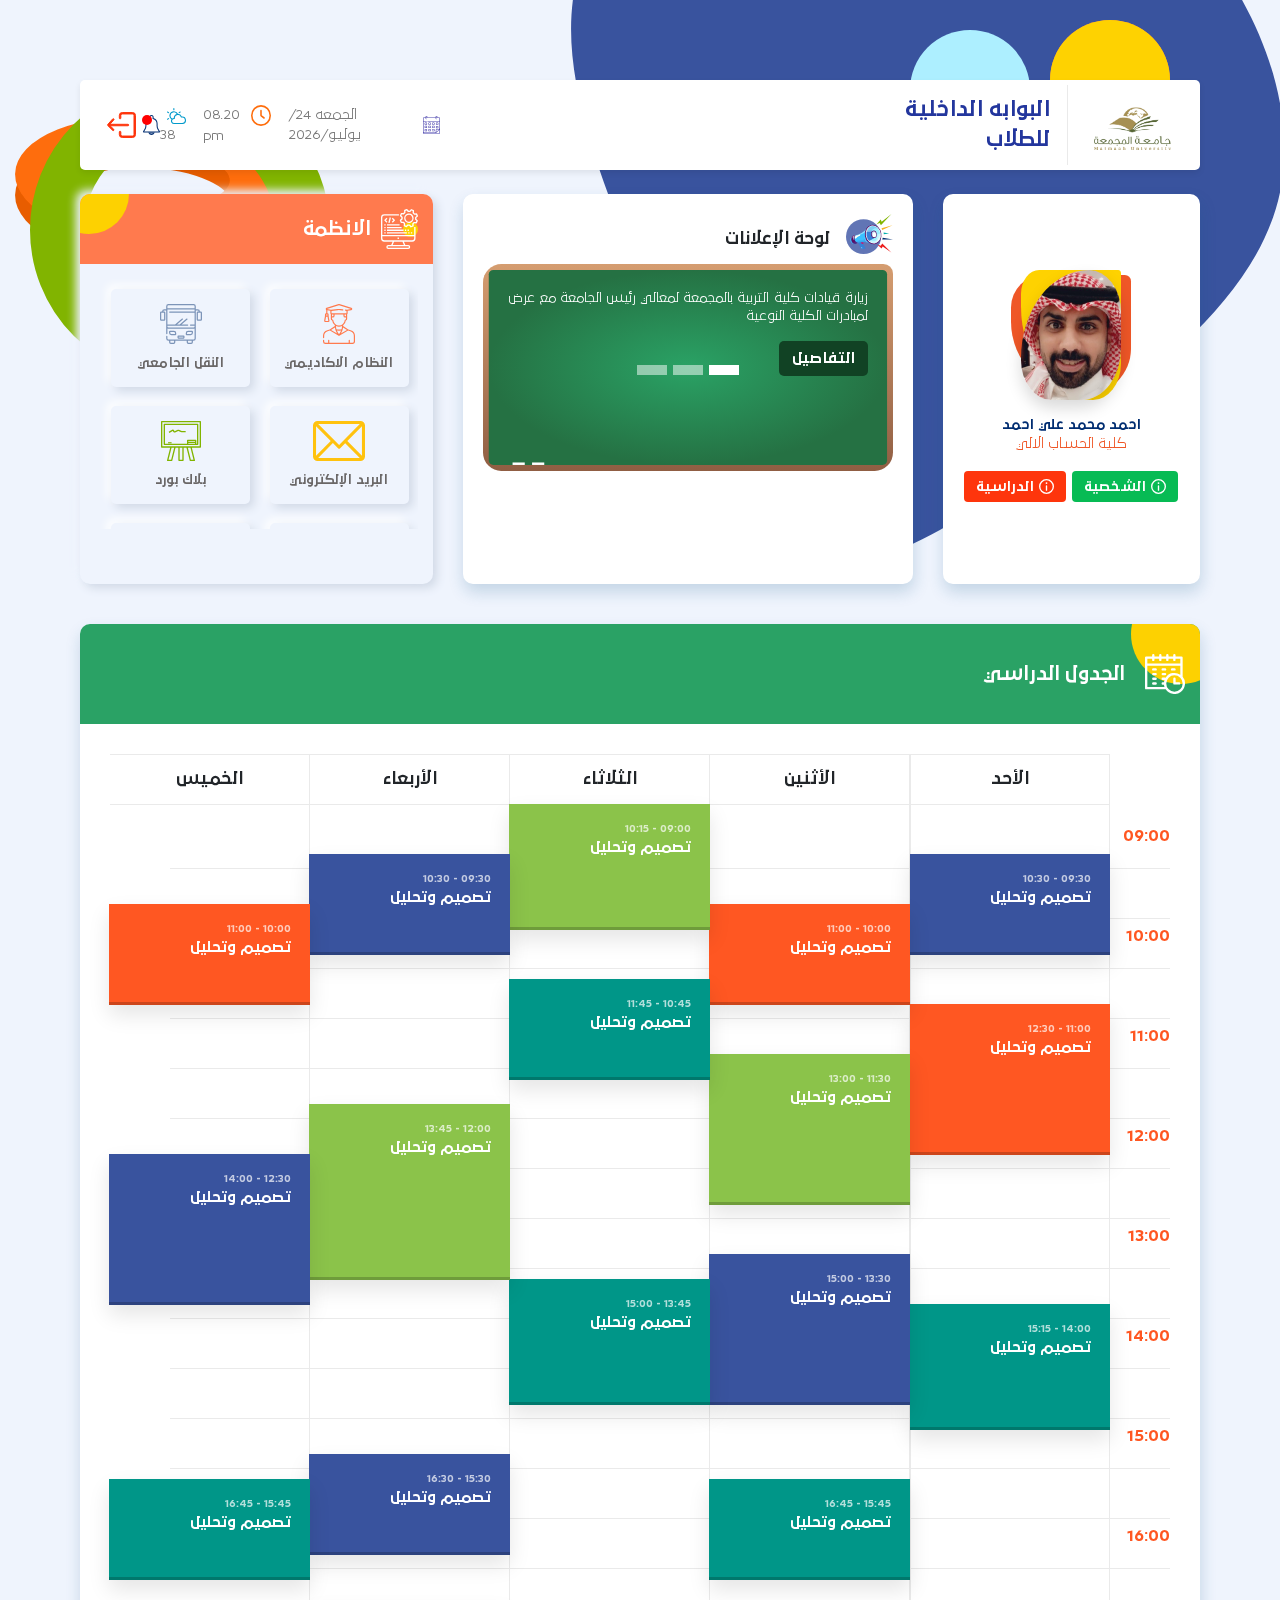
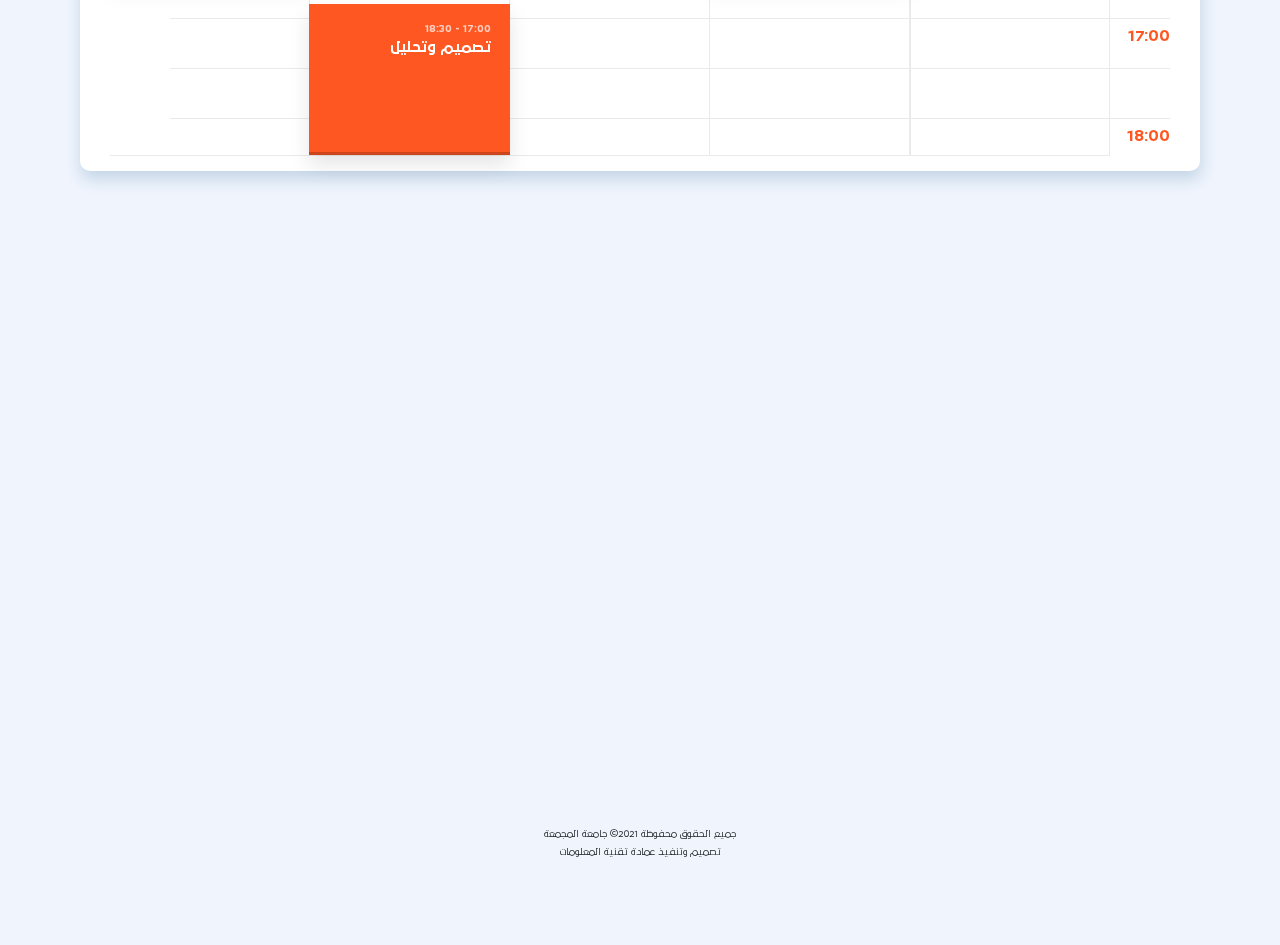
==== index.html @ 302cc25d "css" ====
<!DOCTYPE html>
<html lang="en">
<head>
	<meta charset="UTF-8">
	<meta content="IE=edge" http-equiv="X-UA-Compatible">
	<meta content="width=device-width, initial-scale=1.0" name="viewport">
	<link href="./css/bootstrap.min.css" rel="stylesheet">
	<link href="./css/font-awesome.min.css" rel="stylesheet">
	<link href="./css/animate.min.css" rel="stylesheet">
	<link href="./css/slick.css" rel="stylesheet">
	<link href="./css/all.css" rel="stylesheet">
	<link href="https://unpkg.com/aos@2.3.1/dist/aos.css" rel="stylesheet">
	<link href="./css/style.css" rel="stylesheet">
	<title>البوابه الداخلية للطلاب</title>
</head>
<body>
	<div class="bg">
		<div class="bubbles">
			<div id="Ellipse_3"></div>
			<div id="Ellipse_5"></div>
			<div id="Ellipse_6"></div>
		</div>
	</div>
	<div class="orangecircle"><img src="./images/orangecircle.svg"></div>
	<div class="greencircle"><img src="./images/greencircle.svg"></div>
	<header data-aos="fade-down"  data-aos-easing="linear"data-aos-duration="1200">
		<div class="container-fluid">
			<div class="row align-items-center">
				<div class="col-12 offset-4 col-lg-4">
					<div class="d-flex align-items-center rightarea">
						<a href="/" title="الشعار"><img alt="" src="./images/logo.png" srcset=""></a> <span></span>
						<div class="page__title">
							البوابه الداخلية للطلاب
						</div>
					</div>
				</div>
				<div class="col-12 col-lg-4">
					<div class="leftarea">
						<div class="date">
							<img alt="" src="./images/calendar.svg" srcset="">
							<div id="topnav_Date"></div>
						</div>
						<div class="clock">
							<img alt="" src="./images/clock.svg" srcset=""> 08.20 pm
						</div>
						<div class="weather">
							<img alt="" src="./images/cloudy.svg" srcset=""> 38
						</div>
						<div class="notification">
							<img alt="" src="./images/notification.svg" srcset=""> <span></span>
						</div><a class="logout" href="" title="تسجيل الخروج"><img alt="" src="./images/log-out.svg" srcset=""></a>
					</div>
				</div>
			</div>
		</div>
	</header><!-- topcontainer     -->
	<div class="container-fluid mt-4 p-0">
		<div class="row stratchedRow">
			<!-- start user area -->
			<div class=" col-4 col-lg-3 mb-3">
				<div class="bg-white customrounded shadow-sm userarea  " data-aos="fade-left" data-aos-easing="linear"data-aos-duration="1200">
					<div class="round-wrap">
						<div class="roundtwo">
							<div class="round-animation"><img alt="" src="./images/user.jpg"></div>
						</div>
					</div>
					<div class="username">
						احمد محمد علي احمد
					</div>
					<div class="usercollage">
						كلية الحساب الالي
					</div>
					<div class="d-flex mt-3 buttons">
						<button class="btn green__btn ml-1" data-target="#personalmodal" data-toggle="modal"><img alt="" src="./images/information.svg"> الشخصية</button> <button class="btn red__btn" data-target="#studymodal" data-toggle="modal"><img alt="" src="./images/information.svg"> الدراسية</button>
					</div>
				</div>
			</div><!-- personalmodal -->
			<div aria-hidden="true" aria-labelledby="personalmodal" class="modal fade" id="personalmodal" role="dialog" tabindex="-1">
				<div class="modal-dialog" role="document">
					<div class="modal-content">
						<div class="modal-header">
							<h5 class="modal-title" id="personalmodal">معلوماتي الشخصية</h5><button aria-label="Close" class="close" data-dismiss="modal" type="button"><span aria-hidden="true">&times;</span></button>
						</div>
						<div class="modal-body">
						
						<div class="d-flex align-items-center flex-wrap">
							<div class="info">
								<div class="title">رقم الهوية</div>
								<div class="description">2302215307</div>
							</div>

							<div class="info">
								<div class="title">المتبقي علي المكافئة</div>
								<div class="description">053654544</div>
							</div>

							<div class="info">
								<div class="title">رقم الهوية</div>
								<div class="description">2302215307</div>
							</div>

							<div class="info">
								<div class="title">رقم الهوية</div>
								<div class="description">2302215307</div>
							</div>

							
							<div class="info">
								<div class="title">رقم الهوية</div>
								<div class="description">2302215307</div>
							</div>

							
							<div class="info">
								<div class="title">رقم الهوية</div>
								<div class="description">2302215307</div>
							</div>

							
							<div class="info">
								<div class="title">رقم الهوية</div>
								<div class="description">2302215307</div>
							</div>
							
							<div class="info">
								<div class="title">رقم الهوية</div>
								<div class="description">2302215307</div>
							</div>
							
							<div class="info">
								<div class="title">رقم الهوية</div>
								<div class="description">2302215307</div>
							</div>
						</div>


						</div>
						<div class="modal-footer">
							<button class="btn btn-secondary" data-dismiss="modal" type="button">اغلاق</button>
						</div>
					</div>
				</div>
			</div><!-- studymodal -->
			<div aria-hidden="true" aria-labelledby="studymodal" class="modal fade" id="studymodal" role="dialog" tabindex="-1">
				<div class="modal-dialog" role="document">
					<div class="modal-content">
						<div class="modal-header">
							<h5 class="modal-title" id="studymodal">معلوماتي الدراسية</h5><button aria-label="Close" class="close" data-dismiss="modal" type="button"><span aria-hidden="true">&times;</span></button>
						</div>
						<div class="modal-body">
							
							<div class="d-flex align-items-center flex-wrap">
								<div class="info">
									<div class="title">الرقم الجامعي</div>
									<div class="description">1545458</div>
								</div>
	
								<div class="info">
									<div class="title">المستوي </div>
									<div class="description">10</div>
								</div>
	
								<div class="info">
									<div class="title">الصالة</div>
									<div class="description">2</div>
								</div>

								<div class="info">
									<div class="title">المعدل التراكمي</div>
									<div class="description">2.0</div>
								</div>

								
								<div class="info">
									<div class="title">عدد الأنذارات</div>
									<div class="description">0</div>
								</div>

									
								<div class="info">
									<div class="title">المرشد الأكاديمي</div>
									<div class="description">خالد علي سيد</div>
								</div>
	
	
							</div>
	
						</div>
						<div class="modal-footer">
							<button class="btn btn-secondary" data-dismiss="modal" type="button">اغلاق</button>
						</div>
					</div>
				</div>
			</div><!-- start advertisementboard -->
			<div class=" col-8 col-lg-5 mb-3">
				<div class="bg-white customrounded shadow-sm advertisementboard  " data-aos="fade-up" data-aos-easing="linear"data-aos-duration="1200">
					<div class="advimage">
						<img alt="" src="./images/larg_notification_image.svg"> <span class=" mr-3">لوحة الإعلانات</span>
					</div>
					<div class="greenboardslider">
					<div class="carousel slide" data-ride="carousel" id="greenboardslider">
						<ol class="carousel-indicators">
							<li class="active" data-slide-to="0" data-target="#greenboardslider"></li>
							<li data-slide-to="1" data-target="#greenboardslider"></li>
							<li data-slide-to="2" data-target="#greenboardslider"></li>
						</ol>
						<div class="carousel-inner">
							<div class="carousel-item active">
								<p>زيارة قيادات كلية التربية بالمجمعة لمعالي رئيس الجامعة مع عرض لمبادرات الكلية النوعية</p><button class="btn ca__btn">التفاصيل</button>
							</div>
							<div class="carousel-item">
								<p>تسجيل لقاء البرنامج التدريبي "كيف تبني محتواك التعليمي؟ “</p><button class="btn ca__btn">التفاصيل</button>
							</div>
							<div class="carousel-item">
								<p>عالي رئيس الجامعة يترأس مجلس الجامعة في جلسته السابعة للعام الجامعي 1441 / 1442 هـ</p><button class="btn ca__btn">التفاصيل</button>
							</div>
						</div>
					</div><img alt="" class="ab" src="./images/greenboard.svg"></div>
				</div>
			</div><!-- end advertisementboard -->
			<!-- start Systemsrograms -->
			<div class="col-12 col-lg-4 mb-3">
				<div class="customrounded d-flex Systemsrograms " data-aos="fade-right" data-aos-easing="linear"data-aos-duration="1200">
					<div class="title">
						<img src="./images/Outline.svg"> <span>الانظمة</span>
					</div>
					<div class="systems">
						<div class=" systems__container">
							<a class="system" href="" title="النظام الاكاديمي"><img src="./images/graduated.svg"> <span>النظام الاكاديمي</span></a> <a class="system" href="" title="النظام الاكاديمي"><img src="./images/bus.svg"> <span>النقل الجامعي</span></a> <a class="system" href="" title="النظام الاكاديمي"><img src="./images/email.svg"> <span>البريد الإلكتروني</span></a> <a class="system" href="" title="النظام الاكاديمي"><img src="./images/blackboard.svg"> <span>بلاك بورد</span></a> <a class="system" href="" title="النظام الاكاديمي"><img src="./images/meeting.svg"> <span>اللجان والمجالس</span></a> <a class="system" href="" title="النظام الاكاديمي"><img src="./images/online-learning.svg"> <span>المكتبة الرقمية</span></a> <a class="system" href="" title="النظام الاكاديمي"><img src="./images/exam.svg"> <span>حجز الاختبارات</span></a>
						</div>
					</div>
				</div>
			</div><!-- end Systemsrograms -->
		</div>
	</div><!-- Schedule     -->
	<div class="container-fluid mt-4 p-0">
		<div class="row">
			<div class="col">
				<div class="bg-white customrounded shadow-sm mb-3 schedule "  data-aos="fade-up"  data-aos-easing="ease-in-sine" data-aos-duration="1000">
					<div class="title">
						<img src="./images/timetable.svg"> <span>الجدول الدراسي</span>
					</div>
					<!-- <div class="table-responsive p-4">
						<table class="table table-bordered">
							<thead class="thead-dark">
								<tr>
									<td class="empety" scope="col"></td>
									<th scope="col">9:00</th>
									<th scope="col">10:00</th>
									<th scope="col">11:00</th>
									<th scope="col">12:00</th>
									<th scope="col">1:00</th>
									<th scope="col">2:00</th>
									<th scope="col">3:00</th>
									<th scope="col">4:00</th>
									<th scope="col">5:00</th>
								</tr>
							</thead>
							<tbody>
								<tr>
									<td class="days">الأحد</td>
									<td class="lesson">تصميم وتحليل</td>
									<td class="lesson">تصميم وتحليل</td>
									<td></td>
									<td></td>
									<td class="lesson">تصميم وتحليل</td>
									<td></td>
									<td></td>
									<td class="lesson">تصميم وتحليل</td>
									<td></td>
								</tr>
								<tr>
									<td class="days">الأثنين</td>
									<td></td>
									<td></td>
									<td class="lesson">تصميم وتحليل</td>
									<td></td>
									<td class="lesson">تصميم وتحليل</td>
									<td></td>
									<td class="lesson">تصميم وتحليل</td>
									<td></td>
									<td></td>
								</tr>
								<tr>
									<td class="days">الثلاثاء</td>
									<td></td>
									<td class="lesson">تصميم وتحليل</td>
									<td class="lesson">تصميم وتحليل</td>
									<td></td>
									<td></td>
									<td class="lesson">تصميم وتحليل</td>
									<td></td>
									<td></td>
									<td class="lesson">تصميم وتحليل</td>
								</tr>
								<tr>
									<td class="days">الأربعاء</td>
									<td></td>
									<td></td>
									<td></td>
									<td class="lesson">تصميم وتحليل</td>
									<td></td>
									<td></td>
									<td class="lesson">تصميم وتحليل</td>
									<td></td>
								</tr>
								<tr>
									<td class="days">الخميس</td>
									<td class="lesson">تصميم وتحليل</td>
									<td></td>
									<td></td>
									<td class="lesson">تصميم وتحليل</td>
									<td></td>
									<td></td>
									<td></td>
									<td class="lesson">تصميم وتحليل</td>
									<td class="lesson">تصميم وتحليل</td>
								</tr>
							</tbody>
						</table>
					</div> -->
				
				
					<div class="cd-schedule loading">
					
					
						<div class="events">
							<ul class="wrap">
								<li class="events-group">
									<div class="top-info"><span>الأحد</span></div>
									<ul>
										<li class="single-event" data-start="09:30" data-end="10:30"  data-event="event-1" data-toggle="modal" data-target="#exampleModal">
											<a href="#0">
													<div class="event-name">تصميم وتحليل</div>
											</a>
										</li>
					
										<li class="single-event" data-start="11:00" data-end="12:30"  data-event="event-2" data-toggle="modal" data-target="#exampleModal2">
											<a href="#0">
												<div class="event-name">تصميم وتحليل</div>
											</a>
										</li>
					
										<li class="single-event" data-start="14:00" data-end="15:15"   data-event="event-3">
											<a href="#0">
												<div class="event-name">تصميم وتحليل</div>
											</a>
										</li>
									</ul>
								</li>
					
								<li class="events-group">
									<div class="top-info"><span>الأثنين</span></div>
					
									<ul>
										<li class="single-event" data-start="10:00" data-end="11:00"   data-event="event-2">
											<a href="#0">
												<div class="event-name">تصميم وتحليل</div>
											</a>
										</li>
					
										<li class="single-event" data-start="11:30" data-end="13:00"   data-event="event-4">
											<a href="#0">
												<div class="event-name">تصميم وتحليل</div>
											</a>
										</li>
					
										<li class="single-event" data-start="13:30" data-end="15:00"  data-event="event-1">
											<a href="#0">
												<div class="event-name">تصميم وتحليل</div>
											</a>
										</li>
					
										<li class="single-event" data-start="15:45" data-end="16:45"   data-event="event-3">
											<a href="#0">
												<div class="event-name">تصميم وتحليل</div>
											</a>
										</li>
									</ul>
								</li>
					
								<li class="events-group">
									<div class="top-info"><span>الثلاثاء</span></div>
					
									<ul>
										<li class="single-event" data-start="09:00" data-end="10:15"  data-event="event-4">
											<a href="#0">
												<div class="event-name">تصميم وتحليل</div>
											</a>
										</li>
					
										<li class="single-event" data-start="10:45" data-end="11:45"  data-event="event-3">
											<a href="#0">
												<div class="event-name">تصميم وتحليل</div>
											</a>
										</li>
					
										<!-- <li class="single-event" data-start="12:00" data-end="13:45"   data-event="event-2">
											<a href="#0">
												<div class="event-name">تصميم وتحليل</div>
											</a>
										</li> -->
					
										<li class="single-event" data-start="13:45" data-end="15:00"  data-event="event-3">
											<a href="#0">
												<div class="event-name">تصميم وتحليل</div>
											</a>
										</li>
									</ul>
								</li>
					
								<li class="events-group">
									<div class="top-info"><span>الأربعاء</span></div>
					
									<ul>
										<li class="single-event" data-start="09:30" data-end="10:30"  data-event="event-1">
											<a href="#0">
												<div class="event-name">تصميم وتحليل</div>
											</a>
										</li>
					
										<li class="single-event" data-start="12:00" data-end="13:45"  data-event="event-4">
											<a href="#0">
												<div class="event-name">تصميم وتحليل</div>
											</a>
										</li>
					
										<li class="single-event" data-start="15:30" data-end="16:30"  data-event="event-1">
											<a href="#0">
												<div class="event-name">تصميم وتحليل</div>
											</a>
										</li>
					
										<li class="single-event" data-start="17:00" data-end="18:30"   data-event="event-2">
											<a href="#0">
												<div class="event-name">تصميم وتحليل</div>
											</a>
										</li>
									</ul>
								</li>
					
								<li class="events-group">
									<div class="top-info"><span>الخميس</span></div>
					
									<ul>
										<li class="single-event" data-start="10:00" data-end="11:00"  data-event="event-2">
											<a href="#0">
												<div class="event-name">تصميم وتحليل</div>
											</a>
										</li>
					
										<li class="single-event" data-start="12:30" data-end="14:00"  data-event="event-1">
											<a href="#0">
												<div class="event-name">تصميم وتحليل</div>
											</a>
										</li>
					
										<li class="single-event" data-start="15:45" data-end="16:45"   data-event="event-3">
											<a href="#0">
												<div class="event-name">تصميم وتحليل</div>
											</a>
										</li>
									</ul>
								</li>
					 
							</ul>
						</div>


						<div class="timeline">
							<ul>
								<li><span>09:00</span></li>
								<li><span>09:30</span></li>
								<li><span>10:00</span></li>
								<li><span>10:30</span></li>
								<li><span>11:00</span></li>
								<li><span>11:30</span></li>
								<li><span>12:00</span></li>
								<li><span>12:30</span></li>
								<li><span>13:00</span></li>
								<li><span>13:30</span></li>
								<li><span>14:00</span></li>
								<li><span>14:30</span></li>
								<li><span>15:00</span></li>
								<li><span>15:30</span></li>
								<li><span>16:00</span></li>
								<li><span>16:30</span></li>
								<li><span>17:00</span></li>
								<li><span>17:30</span></li>
								<li><span>18:00</span></li>
							</ul>
						</div> <!-- .timeline -->
				
					</div>
					
					
				
					<!-- .cd-schedule -->



				
				
				</div>
			</div>
		</div>
	</div><!-- newsevents     -->



<!-- sample modal -->
	<div class="modal fade" id="exampleModal" tabindex="-1" role="dialog" aria-labelledby="exampleModalLabel" aria-hidden="true" >
		<div class="modal-dialog" role="document">
		  <div class="modal-content">
			<div class="modal-header single-event selected-event" data-event="event-1" data-start="10:45" data-end="11:45">
			  <h5 class="modal-title d-flex flex-column text-right" id="exampleModalLabel" >تصميم وتحليل
			
				<span  class="event-date" style="font-size: 12px;"> 15:45 - 15:45</span>
			  </h5>
			  <button type="button" class="close" data-dismiss="modal" aria-label="Close">
				<span aria-hidden="true">&times;</span>
			  </button>
			</div>
			<div class="modal-body">
				اسم المادة 
				رمز المقرر
				المحاضر 
				عدد الغيابات 
				الدرجة الشهرية
			</div>
			<div class="modal-footer">
			  <button type="button" class="btn red__btn" data-dismiss="modal">اغلاق</button>
			
			</div>
		  </div>
		</div>
	  </div>
<!-- end sample modal -->


<!-- sample modal -->
<div class="modal fade" id="exampleModal2" tabindex="-1" role="dialog" aria-labelledby="exampleModalLabel" aria-hidden="true" >
	<div class="modal-dialog" role="document">
	  <div class="modal-content">
		<div class="modal-header single-event" data-event="event-2" >
		  <h5 class="modal-title d-flex flex-column text-right" id="exampleModalLabel">تصميم وتحليل
		
			<span style="font-size: 12px;"> 15:45 - 15:45</span>
		  </h5>
		  <button type="button" class="close" data-dismiss="modal" aria-label="Close">
			<span aria-hidden="true">&times;</span>
		  </button>
		</div>
		<div class="modal-body">
			اسم المادة 
			رمز المقرر
			المحاضر 
			عدد الغيابات 
			الدرجة الشهرية
		</div>
		<div class="modal-footer">
		  <button type="button" class="btn red__btn" data-dismiss="modal">اغلاق</button>
		
		</div>
	  </div>
	</div>
  </div>
<!-- end sample modal -->






	<div class="container-fluid mt-4 p-0">
		<div class="row">
			<div class="col-12 col-lg-4 mb-3">
				<div class="bg-white customrounded shadow-sm programs d-flex"  data-aos="fade-right"
				data-aos-easing="ease-out-cubic"
				data-aos-duration="2000">
					<div class="title">
						<img src="./images/folder.svg"> <span>البرامج</span>
					</div>
					<div class=" p-3 progsliderContainer">
						<div class="progslider">
							<div class="program">
								<a href="http://" rel="noopener noreferrer" target="_blank"><img alt="First slide" src="./images/office-365.png"></a>
							</div>
							<div class="program">
								<a href="http://" rel="noopener noreferrer" target="_blank"><img alt="First slide" src="./images/office-365.png"></a>
							</div>
							<div class="program">
								<a href="http://" rel="noopener noreferrer" target="_blank"><img alt="First slide" src="./images/office-365.png"></a>
							</div>
							<div class="program">
								<a href="http://" rel="noopener noreferrer" target="_blank"><img alt="First slide" src="./images/office-365.png"></a>
							</div>
							<div class="program">
								<a href="http://" rel="noopener noreferrer" target="_blank"><img alt="First slide" src="./images/office-365.png"></a>
							</div>
							<div class="program">
								<a href="http://" rel="noopener noreferrer" target="_blank"><img alt="First slide" src="./images/office-365.png"></a>
							</div>
						</div>
					</div>
				</div>
			</div>
			<div class="col-12 col-lg-4 mb-3">
				<div class="bg-white customrounded shadow-sm events"  data-aos="fade-down"
				data-aos-easing="ease-out-cubic"
				data-aos-duration="2000"> 
					<h3>أحداث وفعاليات</h3>
					<div class="eventslider">
						<div class="event">
							<div class="content">
								<div class="date">
									10 رجب
								</div><span></span>
								<div class="description">
									نهاية استقبال طلبات التحويل الداخلي والخارجي إلى جامعة المجمعة للفصل الدراسي
								</div>
							</div>
						</div>
						<div class="event">
							<div class="content">
								<div class="date">
									10 رجب
								</div><span></span>
								<div class="description">
									نهاية استقبال طلبات التحويل الداخلي والخارجي إلى جامعة المجمعة للفصل الدراسي
								</div>
							</div>
						</div>
					</div>
				</div>
			</div>
			<div class="col-12 col-lg-4 mb-3">
				<div class="bg-white customrounded shadow-sm news" data-aos="fade-left"
				data-aos-easing="ease-out-cubic"
				data-aos-duration="2000">
					<h3>اخبار جهتي</h3>
					<div class="newsslider">
						<div class="newsItem">
							<div class="content">
								<img alt="" class="ml-3" src="./images/1_0.jpeg"> <a href="">وكيل الجامعة يُكّرم المشاركين في ورشة آليات توثيق المنجزات للمنشآت المجتمعية</a>
							</div>
						</div>
						<div class="newsItem">
							<div class="content">
								<img alt="" class="ml-3" src="./images/1_0.jpeg"> <a href="">وكيل الجامعة يُكّرم المشاركين في ورشة آليات توثيق المنجزات للمنشآت المجتمعية</a>
							</div>
						</div>
						<div class="newsItem">
							<div class="content">
								<img alt="" class="ml-3" src="./images/1_0.jpeg"> <a href="">وكيل الجامعة يُكّرم المشاركين في ورشة آليات توثيق المنجزات للمنشآت المجتمعية</a>
							</div>
						</div>
						<div class="newsItem">
							<div class="content">
								<img alt="" class="ml-3" src="./images/1_0.jpeg"> <a href="">وكيل الجامعة يُكّرم المشاركين في ورشة آليات توثيق المنجزات للمنشآت المجتمعية</a>
							</div>
						</div>
						<div class="newsItem">
							<div class="content">
								<img alt="" class="ml-3" src="./images/1_0.jpeg"> <a href="">وكيل الجامعة يُكّرم المشاركين في ورشة آليات توثيق المنجزات للمنشآت المجتمعية</a>
							</div>
						</div>
						<div class="newsItem">
							<div class="content">
								<img alt="" class="ml-3" src="./images/1_0.jpeg"> <a href="">وكيل الجامعة يُكّرم المشاركين في ورشة آليات توثيق المنجزات للمنشآت المجتمعية</a>
							</div>
						</div>
						<div class="newsItem">
							<div class="content">
								<img alt="" class="ml-3" src="./images/1_0.jpeg"> <a href="">وكيل الجامعة يُكّرم المشاركين في ورشة آليات توثيق المنجزات للمنشآت المجتمعية</a>
							</div>
						</div>
					</div>
				</div>
			</div>
		</div>
	</div>
	<div class="container-fluid mt-4 mb-3 p-0">
		<div class="row">
			<div class="col-12 mb-3">
				<div class="bg-white customrounded shadow-sm apps d-flex" data-aos="fade-up"
				data-aos-easing="ease-out-cubic"
				data-aos-duration="2000">
					<div class="title">
						<img src="./images/mobile-app.svg"> <span>تطبيقات الجامعة</span>
					</div>
					<div class=" p-3 appssliderContainer">
						<div class="appsslider">
							<div class="slider__content">
								<div class="apptitle">
									تطبيق خدماتي
								</div>
								<div class="d-flex">
									<a href="http://" rel="noopener noreferrer" target="_blank"><img alt="First slide" class="" src="./images/apple.png"></a> <a href="http://" rel="noopener noreferrer" target="_blank"><img alt="First slide" class="" src="./images/google.png"></a>
								</div>
							</div>
							<div class="slider__content">
								<div class="apptitle">
									تطبيق خدماتي
								</div>
								<div class="d-flex">
									<a href="http://" rel="noopener noreferrer" target="_blank"><img alt="First slide" class="" src="./images/apple.png"></a> <a href="http://" rel="noopener noreferrer" target="_blank"><img alt="First slide" class="" src="./images/google.png"></a>
								</div>
							</div>
							<div class="slider__content">
								<div class="apptitle">
									تطبيق خدماتي
								</div>
								<div class="d-flex">
									<a href="http://" rel="noopener noreferrer" target="_blank"><img alt="First slide" class="" src="./images/apple.png"></a> <a href="http://" rel="noopener noreferrer" target="_blank"><img alt="First slide" class="" src="./images/google.png"></a>
								</div>
							</div>
							<div class="slider__content">
								<div class="apptitle">
									تطبيق خدماتي
								</div>
								<div class="d-flex">
									<a href="http://" rel="noopener noreferrer" target="_blank"><img alt="First slide" class="" src="./images/apple.png"></a> <a href="http://" rel="noopener noreferrer" target="_blank"><img alt="First slide" class="" src="./images/google.png"></a>
								</div>
							</div>
							<div class="slider__content">
								<div class="apptitle">
									تطبيق خدماتي
								</div>
								<div class="d-flex">
									<a href="http://" rel="noopener noreferrer" target="_blank"><img alt="First slide" class="" src="./images/apple.png"></a> <a href="http://" rel="noopener noreferrer" target="_blank"><img alt="First slide" class="" src="./images/google.png"></a>
								</div>
							</div>
						</div>
					</div>
				</div>
			</div>
		</div>
	</div><!-- twitter     -->
	<!-- <div class="container-fluid mt-4 p-0">
        <div class="row">

    <div class="col">
        <div class="bg-white customrounded shadow-sm  advertisin">
            twitter    
        </div>
    </div>

            </div>
            </div> -->
	<!-- ads&&important&opinion     -->
	<div class="container-fluid mt-4 mb-2 p-0">
		<div class="row">
			<div class="col-md-4 col-sm-12  mb-3">
				<div class="bg-white customrounded shadow-sm avertis" data-aos="fade-left"
				data-aos-easing="ease-in-sine"
				data-aos-duration="2000">
					<h3>إعلان</h3>
					<div class="carousel slide" data-ride="carousel" id="avertis">
						<ol class="carousel-indicators">
							<li class="active" data-slide-to="0" data-target="#avertis"></li>
							<li data-slide-to="1" data-target="#avertis"></li>
							<li data-slide-to="2" data-target="#avertis"></li>
						</ol>
						<div class="carousel-inner">
							<div class="carousel-item active"><img alt="First slide" class="d-block w-100" src="./images/av.png"></div>
							<div class="carousel-item"><img alt="Second slide" class="d-block w-100" src="./images/av.png"></div>
							<div class="carousel-item"><img alt="Third slide" class="d-block w-100" src="./images/av.png"></div>
						</div>
					</div>
				</div>
			</div>
			<div class="col-md-4 col-sm-12  mb-3">
				<div class="bg-white customrounded shadow-sm importantNumbers" data-aos="fade-down"
				data-aos-easing="ease-in-sine"
				data-aos-duration="2000">
					<h3>أرقام تهمك</h3>
					<hr>
					<div class="numbersContainer">
						<div class="d-flex">
							<div class="title">
								رقم الهاتف
							</div>
							<div class="description">
								023434432544
							</div>
						</div>
						<div class="d-flex">
							<div class="title">
								رقم الهاتف
							</div>
							<div class="description">
								0234544
							</div>
						</div>
						<div class="d-flex">
							<div class="title">
								رقم الهاتف
							</div>
							<div class="description">
								0234544
							</div>
						</div>
						<div class="d-flex">
							<div class="title">
								رقم الهاتف
							</div>
							<div class="description">
								0234544
							</div>
						</div>
						<div class="d-flex">
							<div class="title">
								رقم الهاتف
							</div>
							<div class="description">
								0234544
							</div>
						</div>
						<div class="d-flex">
							<div class="title">
								رقم الهاتف
							</div>
							<div class="description">
								0234544
							</div>
						</div>
						<div class="d-flex">
							<div class="title">
								رقم الهاتف
							</div>
							<div class="description">
								0234544
							</div>
						</div>
						<div class="d-flex">
							<div class="title">
								رقم الهاتف
							</div>
							<div class="description">
								0234544
							</div>
						</div>
						<div class="d-flex">
							<div class="title">
								رقم الهاتف
							</div>
							<div class="description">
								0234544
							</div>
						</div>
					</div>
				</div>
			</div>
			<div class="col-md-4 col-sm-12  mb-3">
				<div class="bg-white customrounded shadow-sm opinion" data-aos="fade-up"
				data-aos-easing="ease-in-sine"
				data-aos-duration="2000">
					<h3>رأيك يهمنا</h3>
					<div class="form-group">
						<textarea class="form-control" id="exampleFormControlTextarea1" placeholder="نسعد برأيك...استفسارك...دعمك...اقتراحك" rows="3"></textarea>
					</div><button class="btn red__btn">إرسال</button>
				</div>
			</div>
		</div>
	</div>
	<footer>
		<div class="container mt-3">
			<div class="row">
				<div class="col">
					<div class="text-center content">
						<p>جميع الحقوق محفوظة 2021© جامعة المجمعة</p>
						<p>تصميم وتنفيذ عمادة تقنية المعلومات</p>
					</div>
				</div>
			</div>
		</div>
	</footer>

	<script src="./js/jquery-3.2.1.slim.min.js">
	</script> 
	<script src="./js/popper.min.js">
	</script> 
	<script src="./js/bootstrap.min.js">
	</script> 
	<script src="https://unpkg.com/aos@2.3.1/dist/aos.js"></script>

	<script src="./js/slick.min.js">
	</script> 
	<script src="./js/slick.js">
	</script> 
	<script src="./js/all.js">
	</script> 
	<script src="./js/main.js">
	</script>
	<script>
		AOS.init();
	  </script>
</body>
</html>
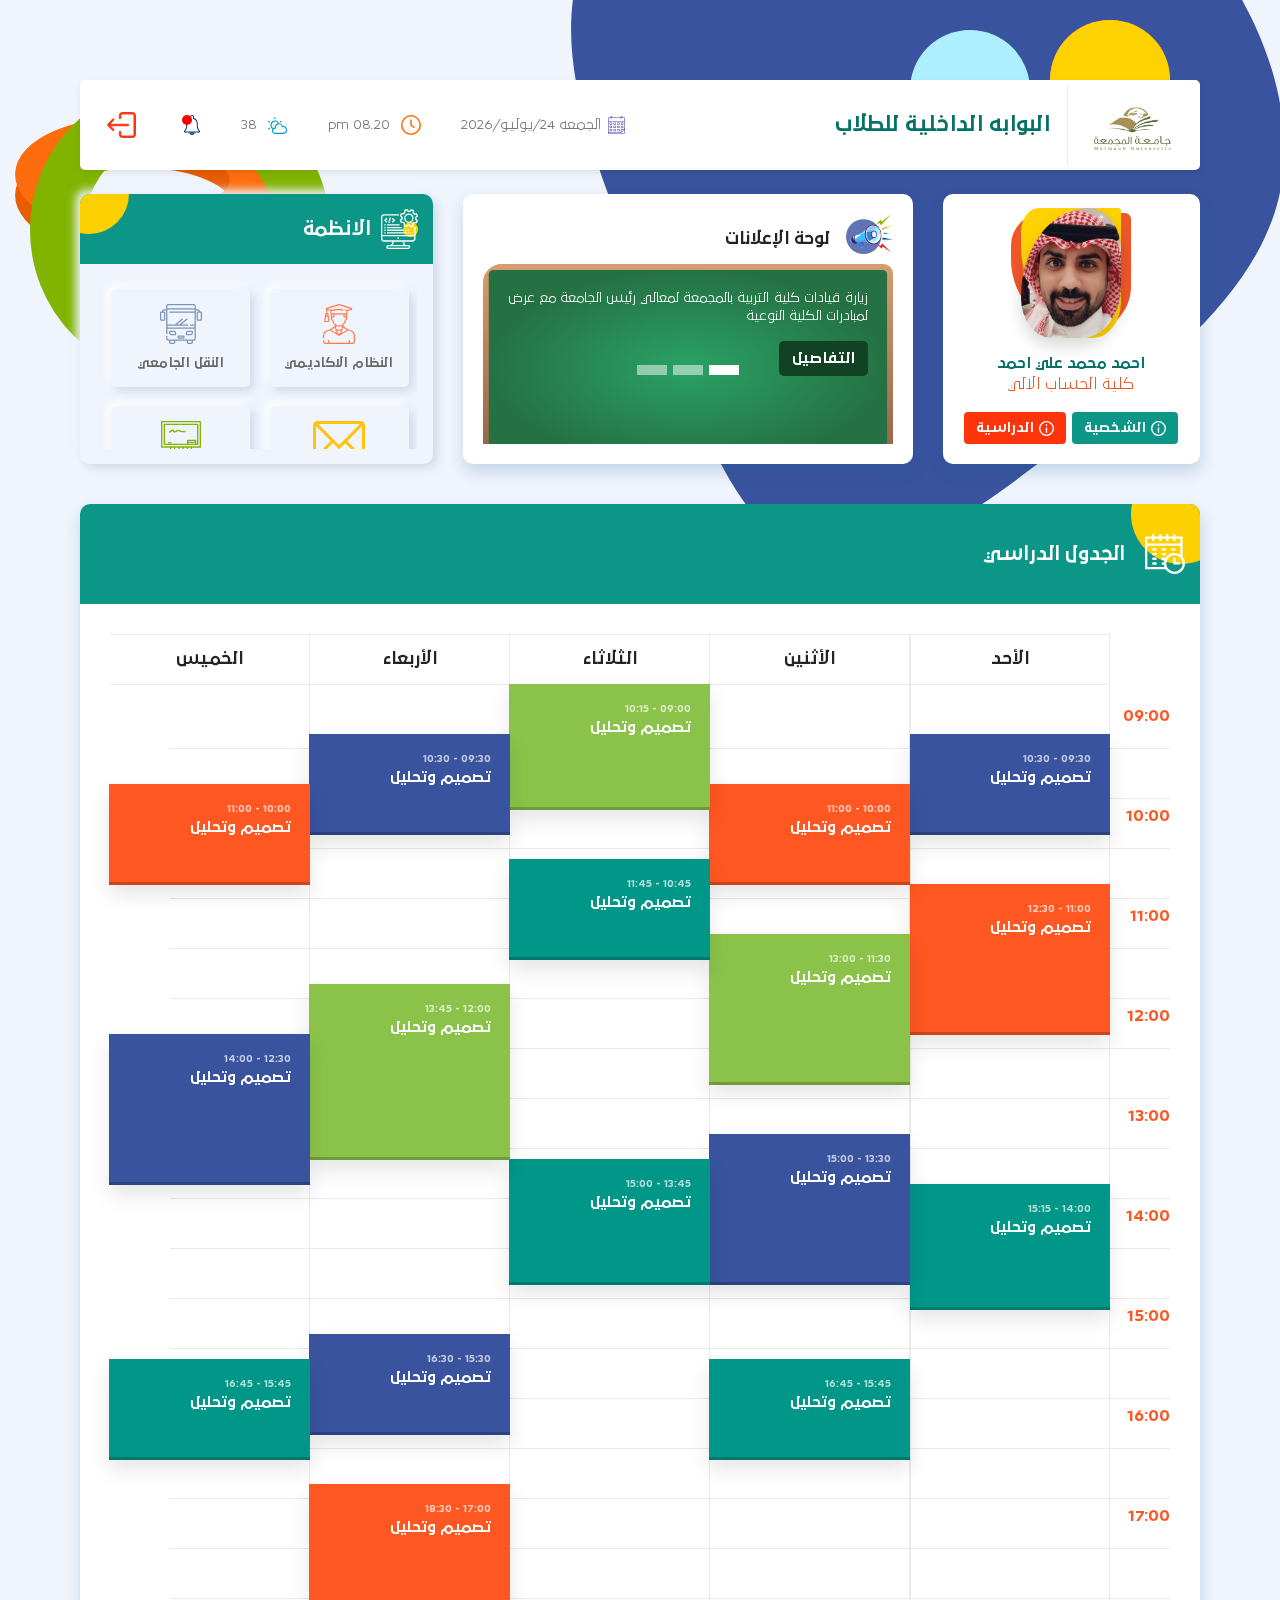
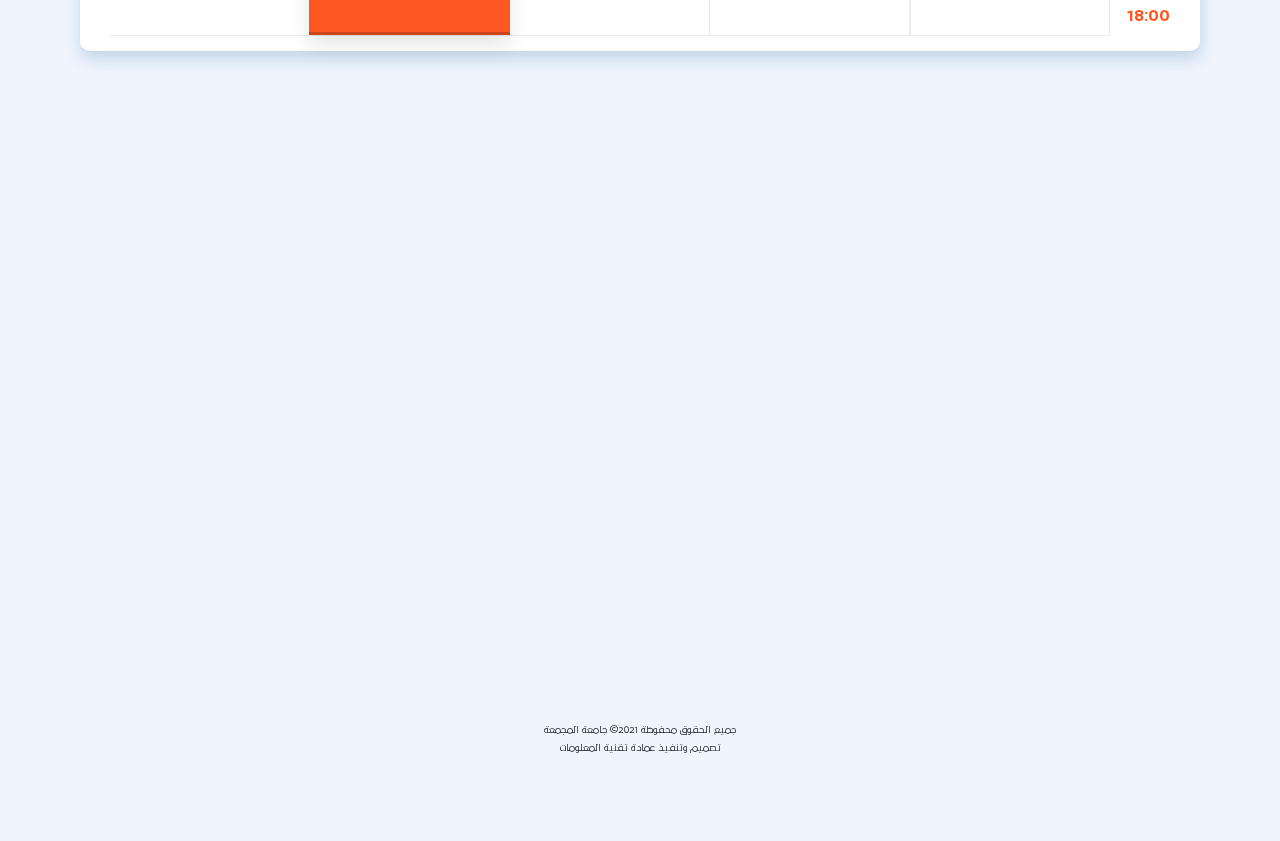
==== commit d8c274b4: "respo" ====
--- a/index.html
+++ b/index.html
@@ -26,7 +26,7 @@
 	<header data-aos="fade-down"  data-aos-easing="linear"data-aos-duration="1200">
 		<div class="container-fluid">
 			<div class="row align-items-center">
-				<div class="col-12 offset-4 col-lg-4">
+				<div class="col-12  col-lg-6">
 					<div class="d-flex align-items-center rightarea">
 						<a href="/" title="الشعار"><img alt="" src="./images/logo.png" srcset=""></a> <span></span>
 						<div class="page__title">
@@ -34,7 +34,7 @@
 						</div>
 					</div>
 				</div>
-				<div class="col-12 col-lg-4">
+				<div class="col-12 col-lg-6">
 					<div class="leftarea">
 						<div class="date">
 							<img alt="" src="./images/calendar.svg" srcset="">
@@ -57,7 +57,7 @@
 	<div class="container-fluid mt-4 p-0">
 		<div class="row stratchedRow">
 			<!-- start user area -->
-			<div class=" col-4 col-lg-3 mb-3">
+			<div class="col-12 col-md-4 col-lg-3  mb-3">
 				<div class="bg-white customrounded shadow-sm userarea  " data-aos="fade-left" data-aos-easing="linear"data-aos-duration="1200">
 					<div class="round-wrap">
 						<div class="roundtwo">
@@ -192,7 +192,7 @@
 					</div>
 				</div>
 			</div><!-- start advertisementboard -->
-			<div class=" col-8 col-lg-5 mb-3">
+			<div class=" col-12 col-md-8 col-lg-5 mb-3">
 				<div class="bg-white customrounded shadow-sm advertisementboard  " data-aos="fade-up" data-aos-easing="linear"data-aos-duration="1200">
 					<div class="advimage">
 						<img alt="" src="./images/larg_notification_image.svg"> <span class=" mr-3">لوحة الإعلانات</span>
@@ -219,7 +219,7 @@
 				</div>
 			</div><!-- end advertisementboard -->
 			<!-- start Systemsrograms -->
-			<div class="col-12 col-lg-4 mb-3">
+			<div class="col-12 col-md-12 col-lg-4 mb-3">
 				<div class="customrounded d-flex Systemsrograms " data-aos="fade-right" data-aos-easing="linear"data-aos-duration="1200">
 					<div class="title">
 						<img src="./images/Outline.svg"> <span>الانظمة</span>
@@ -749,9 +749,9 @@
             </div>
             </div> -->
 	<!-- ads&&important&opinion     -->
-	<div class="container-fluid mt-4 mb-2 p-0">
+	<div class="container-fluid mt-4 mb-4 p-0">
 		<div class="row">
-			<div class="col-md-4 col-sm-12  mb-3">
+			<div class="col-md-4 col-sm-12  mb-4">
 				<div class="bg-white customrounded shadow-sm avertis" data-aos="fade-left"
 				data-aos-easing="ease-in-sine"
 				data-aos-duration="2000">
@@ -770,7 +770,7 @@
 					</div>
 				</div>
 			</div>
-			<div class="col-md-4 col-sm-12  mb-3">
+			<div class="col-md-4 col-sm-12  mb-4">
 				<div class="bg-white customrounded shadow-sm importantNumbers" data-aos="fade-down"
 				data-aos-easing="ease-in-sine"
 				data-aos-duration="2000">
@@ -852,7 +852,7 @@
 					</div>
 				</div>
 			</div>
-			<div class="col-md-4 col-sm-12  mb-3">
+			<div class="col-md-4 col-sm-12  mb-4">
 				<div class="bg-white customrounded shadow-sm opinion" data-aos="fade-up"
 				data-aos-easing="ease-in-sine"
 				data-aos-duration="2000">
@@ -894,7 +894,13 @@
 	<script src="./js/main.js">
 	</script>
 	<script>
-		AOS.init();
+	AOS.init({
+  disable: function() {
+    var maxWidth = 800;
+    return window.innerWidth < maxWidth;
+  }
+});
+		
 	  </script>
 </body>
 </html>--- a/css/style.css
+++ b/css/style.css
@@ -73,7 +73,7 @@
 
 header .rightarea .page__title {
   font-weight: 600;
-  color: #23369D;
+  color: #057267;
   font-size: 20px;
   text-align: right;
 }
@@ -204,14 +204,14 @@
 }
 
 .userarea .username {
-  font-size: 1vw;
+  font-size: 14px;
   font-weight: bold;
-  color: #002D71;
+  color: #057267;
   margin-top: 20px;
 }
 
 .userarea .usercollage {
-  font-size: 1vw;
+  font-size: 14px;
   color: #ef5727;
 }
 
@@ -332,7 +332,7 @@
 .advertisementboard .greenboardslider {
   position: relative;
   width: 100%;
-  height: 300px;
+  height: 100%;
   overflow: hidden;
 }
 
@@ -396,7 +396,7 @@
 }
 
 .Systemsrograms .title {
-  background: #FF7A4E;
+  background: #0b9688;
   padding: 15px;
   display: -webkit-box;
   display: -ms-flexbox;
@@ -424,9 +424,9 @@
 }
 
 .Systemsrograms .systems {
-  height: 250px;
-  min-height: 250px;
-  max-height: 250px;
+  height: 170px;
+  min-height: 170px;
+  max-height: 170px;
   overflow-y: scroll;
   margin: 15px;
 }
@@ -549,7 +549,7 @@
 }
 
 .schedule .title {
-  background: #2aa265;
+  background: #0b9688;
   padding: 15px;
   display: -webkit-box;
   display: -ms-flexbox;
@@ -1256,7 +1256,7 @@
 }
 
 .programs .title {
-  background: #23369D;
+  background: #0b9688;
   padding: 25px;
   display: -webkit-box;
   display: -ms-flexbox;
@@ -1317,7 +1317,7 @@
   width: 90px;
   height: 90px;
   border-radius: 7.5px;
-  background-color: #ADEFFF;
+  background-color: #097065;
   -webkit-border-radius: 50%;
   -moz-border-radius: 50%;
   -ms-border-radius: 50%;
@@ -1335,7 +1335,7 @@
   width: 20px;
   height: 20px;
   border-radius: 7.5px;
-  background-color: #ADEFFF;
+  background-color: #fdd300;
   -webkit-border-radius: 50%;
   -moz-border-radius: 50%;
   -ms-border-radius: 50%;
@@ -1416,7 +1416,7 @@
 }
 
 .events .content .date {
-  color: #81B400;
+  color: #0b9688;
   font-weight: bold;
   font-size: 20px;
   display: -webkit-box;
@@ -1444,7 +1444,7 @@
 }
 
 .apps .title {
-  background: #ff794e;
+  background: #0b9688;
   padding: 20px 12px 0 0;
   display: -webkit-box;
   display: -ms-flexbox;
@@ -1642,7 +1642,7 @@
 }
 
 .avertis .carousel-indicators li {
-  background-color: #81b400;
+  background-color: #0b9688;
   height: 5px;
   cursor: pointer;
 }
@@ -1732,6 +1732,45 @@
   height: 100px;
   border: none;
   padding: 15px;
+}
+
+@media only screen and (max-width: 900px) {
+  body {
+    padding: 5px !important;
+  }
+  .bg {
+    display: none;
+  }
+  .greencircle {
+    display: none;
+  }
+  .orangecircle {
+    display: none;
+  }
+  .apps {
+    -webkit-box-orient: vertical  !important;
+    -webkit-box-direction: normal  !important;
+        -ms-flex-direction: column  !important;
+            flex-direction: column  !important;
+  }
+  .apps .title {
+    width: 100%;
+    padding: 5px 30px;
+    border-radius: 0;
+    -webkit-box-orient: horizontal;
+    -webkit-box-direction: normal;
+        -ms-flex-direction: row;
+            flex-direction: row;
+    -webkit-box-align: center;
+        -ms-flex-align: center;
+            align-items: center;
+  }
+  .apps .title img {
+    margin: 0;
+  }
+  .apps .appssliderContainer {
+    width: 100%;
+  }
 }
 
 body {
@@ -2045,11 +2084,11 @@
 }
 
 .green__btn {
-  background: #07bb54 0% 0% no-repeat padding-box;
+  background: #0b9688 0% 0% no-repeat padding-box;
 }
 
 .green__btn:hover {
-  background: #079845;
+  background: #089385;
 }
 
 .stratchedRow {
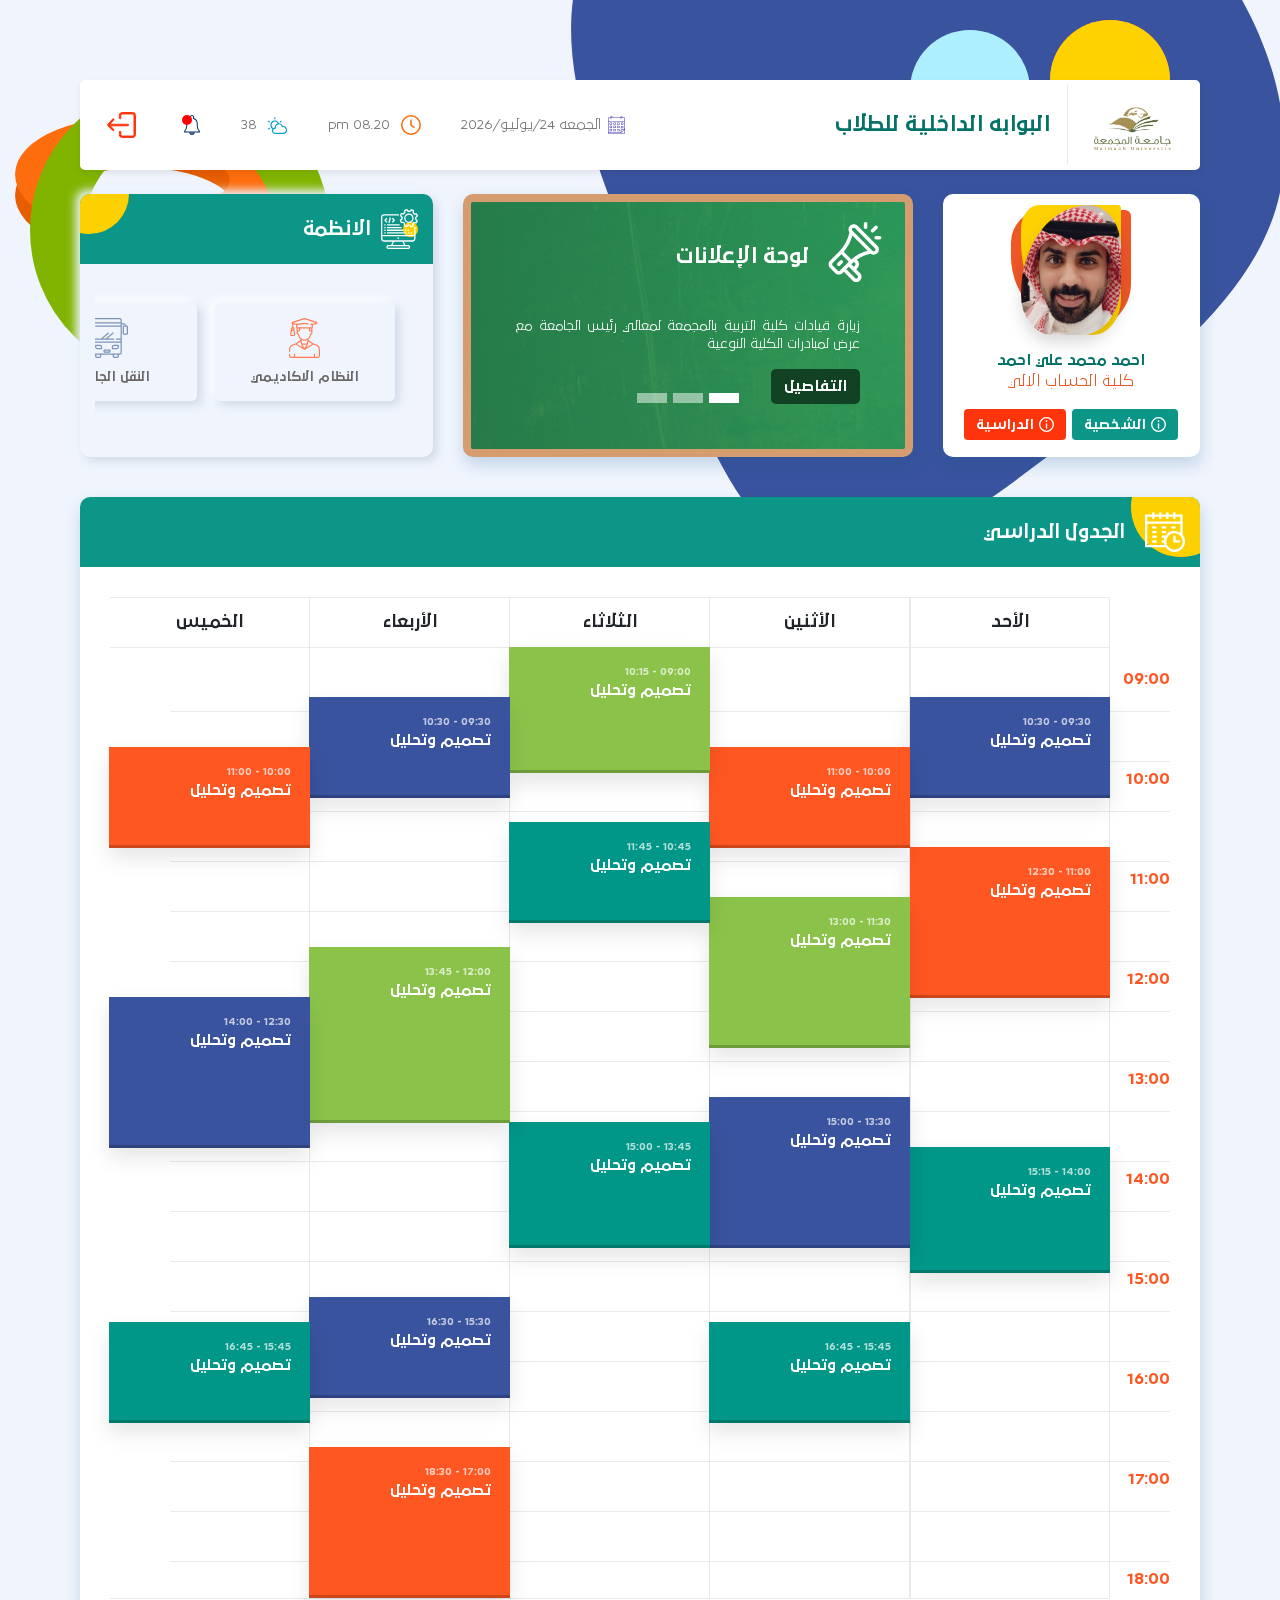
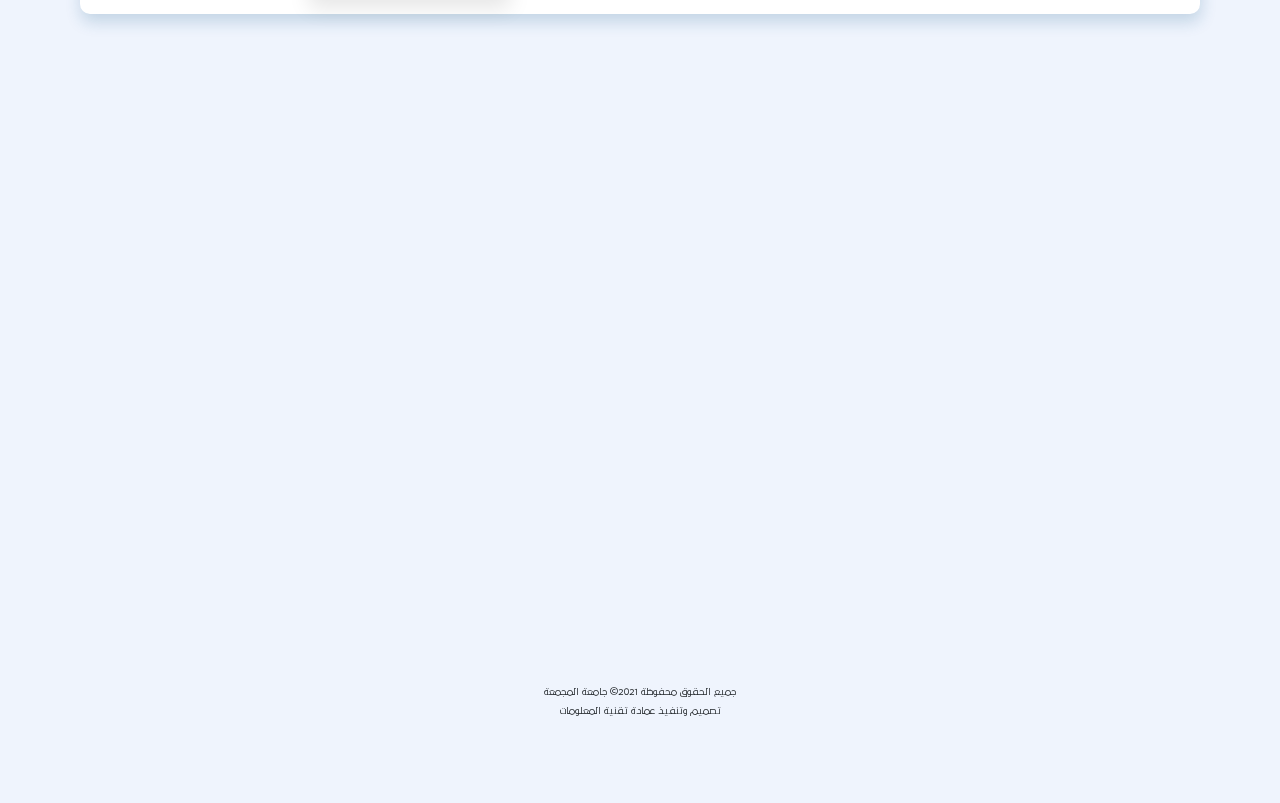
==== commit 2cc8cf19: "some css" ====
--- a/index.html
+++ b/index.html
@@ -195,7 +195,7 @@
 			<div class=" col-12 col-md-8 col-lg-5 mb-3">
 				<div class="bg-white customrounded shadow-sm advertisementboard  " data-aos="fade-up" data-aos-easing="linear"data-aos-duration="1200">
 					<div class="advimage">
-						<img alt="" src="./images/larg_notification_image.svg"> <span class=" mr-3">لوحة الإعلانات</span>
+						<img alt="" src="./images/megaphone.svg"> <span class=" mr-3">لوحة الإعلانات</span>
 					</div>
 					<div class="greenboardslider">
 					<div class="carousel slide" data-ride="carousel" id="greenboardslider">
@@ -215,7 +215,9 @@
 								<p>عالي رئيس الجامعة يترأس مجلس الجامعة في جلسته السابعة للعام الجامعي 1441 / 1442 هـ</p><button class="btn ca__btn">التفاصيل</button>
 							</div>
 						</div>
-					</div><img alt="" class="ab" src="./images/greenboard.svg"></div>
+					</div>
+					<!-- <img alt="" class="ab" src="./images/greenboard.svg"> -->
+				</div>
 				</div>
 			</div><!-- end advertisementboard -->
 			<!-- start Systemsrograms -->
--- a/css/style.css
+++ b/css/style.css
@@ -303,6 +303,8 @@
   -webkit-box-direction: normal;
       -ms-flex-direction: column;
           flex-direction: column;
+  background-image: url("../images/boardBG.jpg") !important;
+  border: 8px solid #d49c6f;
 }
 
 .advertisementboard .advimage {
@@ -317,23 +319,19 @@
           align-items: center;
   -webkit-box-pack: center;
   -ms-flex-pack: center;
-  /* justify-content: center; */
+  color: #fff;
   display: -webkit-box;
   display: -ms-flexbox;
   display: flex;
   margin-left: 30px;
+  font-size: 20px;
 }
 
 .advertisementboard .advimage img {
-  height: 40px;
+  height: 60px;
   margin-bottom: 10px;
-}
-
-.advertisementboard .greenboardslider {
-  position: relative;
-  width: 100%;
-  height: 100%;
-  overflow: hidden;
+  -webkit-filter: brightness(0) invert(1);
+          filter: brightness(0) invert(1);
 }
 
 .advertisementboard .greenboardslider .ab {
@@ -346,8 +344,6 @@
 }
 
 .advertisementboard .greenboardslider #greenboardslider {
-  position: relative;
-  z-index: 12;
   padding: 25px;
 }
 
@@ -424,19 +420,15 @@
 }
 
 .Systemsrograms .systems {
-  height: 170px;
-  min-height: 170px;
-  max-height: 170px;
-  overflow-y: scroll;
-  margin: 15px;
+  padding: 15px;
 }
 
 .Systemsrograms .systems .systems__container {
   display: -webkit-box;
   display: -ms-flexbox;
   display: flex;
-  -ms-flex-wrap: wrap;
-      flex-wrap: wrap;
+  overflow-x: scroll;
+  padding: 15px;
 }
 
 .Systemsrograms .systems .systems__container .system {
@@ -463,8 +455,13 @@
   padding: 15px;
   text-decoration: none;
   font-weight: 600;
-  width: 43%;
   margin: 3%;
+  /* flex-grow: 1; */
+  /* width: 50%; */
+  /* flex: 1 1 0; */
+  -webkit-box-flex: 0;
+      -ms-flex: 0 0 180px;
+          flex: 0 0 180px;
 }
 
 .Systemsrograms .systems .systems__container .system img {
@@ -482,7 +479,7 @@
 }
 
 .Systemsrograms ::-webkit-scrollbar-track {
-  background: #f1f1f1;
+  background: #e7edf7;
 }
 
 .Systemsrograms ::-webkit-scrollbar-thumb {
@@ -572,7 +569,6 @@
   position: relative;
   overflow: hidden;
   /* width: 200px; */
-  height: 100px;
   margin-bottom: 5px;
   text-align: right;
 }
@@ -1613,7 +1609,7 @@
 }
 
 .news .newsslider .newsItem .content a {
-  font-size: 13px;
+  font-size: 12px;
   color: #000;
   text-decoration: underline !important;
   line-height: 1.9;
@@ -1734,7 +1730,7 @@
   padding: 15px;
 }
 
-@media only screen and (max-width: 900px) {
+@media only screen and (max-width: 1024px) {
   body {
     padding: 5px !important;
   }
@@ -1771,6 +1767,62 @@
   .apps .appssliderContainer {
     width: 100%;
   }
+  .programs .progsliderContainer .slick-slide img {
+    height: 80px;
+    margin: 0 auto;
+  }
+  .apps .appsslider .slider__content img {
+    height: 35px;
+    margin: 10px;
+  }
+  .news .newsslider .newsItem .content a {
+    font-size: 10px;
+  }
+  .importantNumbers {
+    background: #fff;
+  }
+  .importantNumbers .numbersContainer {
+    height: 70px;
+    min-height: 70px;
+    max-height: 70px;
+    overflow-x: scroll;
+    overflow-y: hidden;
+    display: -webkit-box;
+    display: -ms-flexbox;
+    display: flex;
+    -ms-flex-wrap: nowrap;
+        flex-wrap: nowrap;
+  }
+  .importantNumbers .numbersContainer .d-flex {
+    -webkit-box-flex: 0;
+        -ms-flex: 0 0 250px;
+            flex: 0 0 250px;
+  }
+}
+
+@media only screen and (max-width: 600px) {
+  .userarea .buttons .red__btn, .userarea .buttons .green__btn, .userarea .buttons .green__btn {
+    font-size: 14px;
+  }
+  header .leftarea {
+    font-size: 10px;
+    color: #7A7A7A;
+  }
+  header .leftarea img {
+    width: 14px;
+    height: 14px;
+  }
+  header .leftarea .notification span {
+    width: 5px;
+    height: 5px;
+  }
+  .cd-schedule .events .single-event {
+    height: 60px;
+  }
+}
+
+html {
+  overflow-x: hidden;
 }
 
 body {
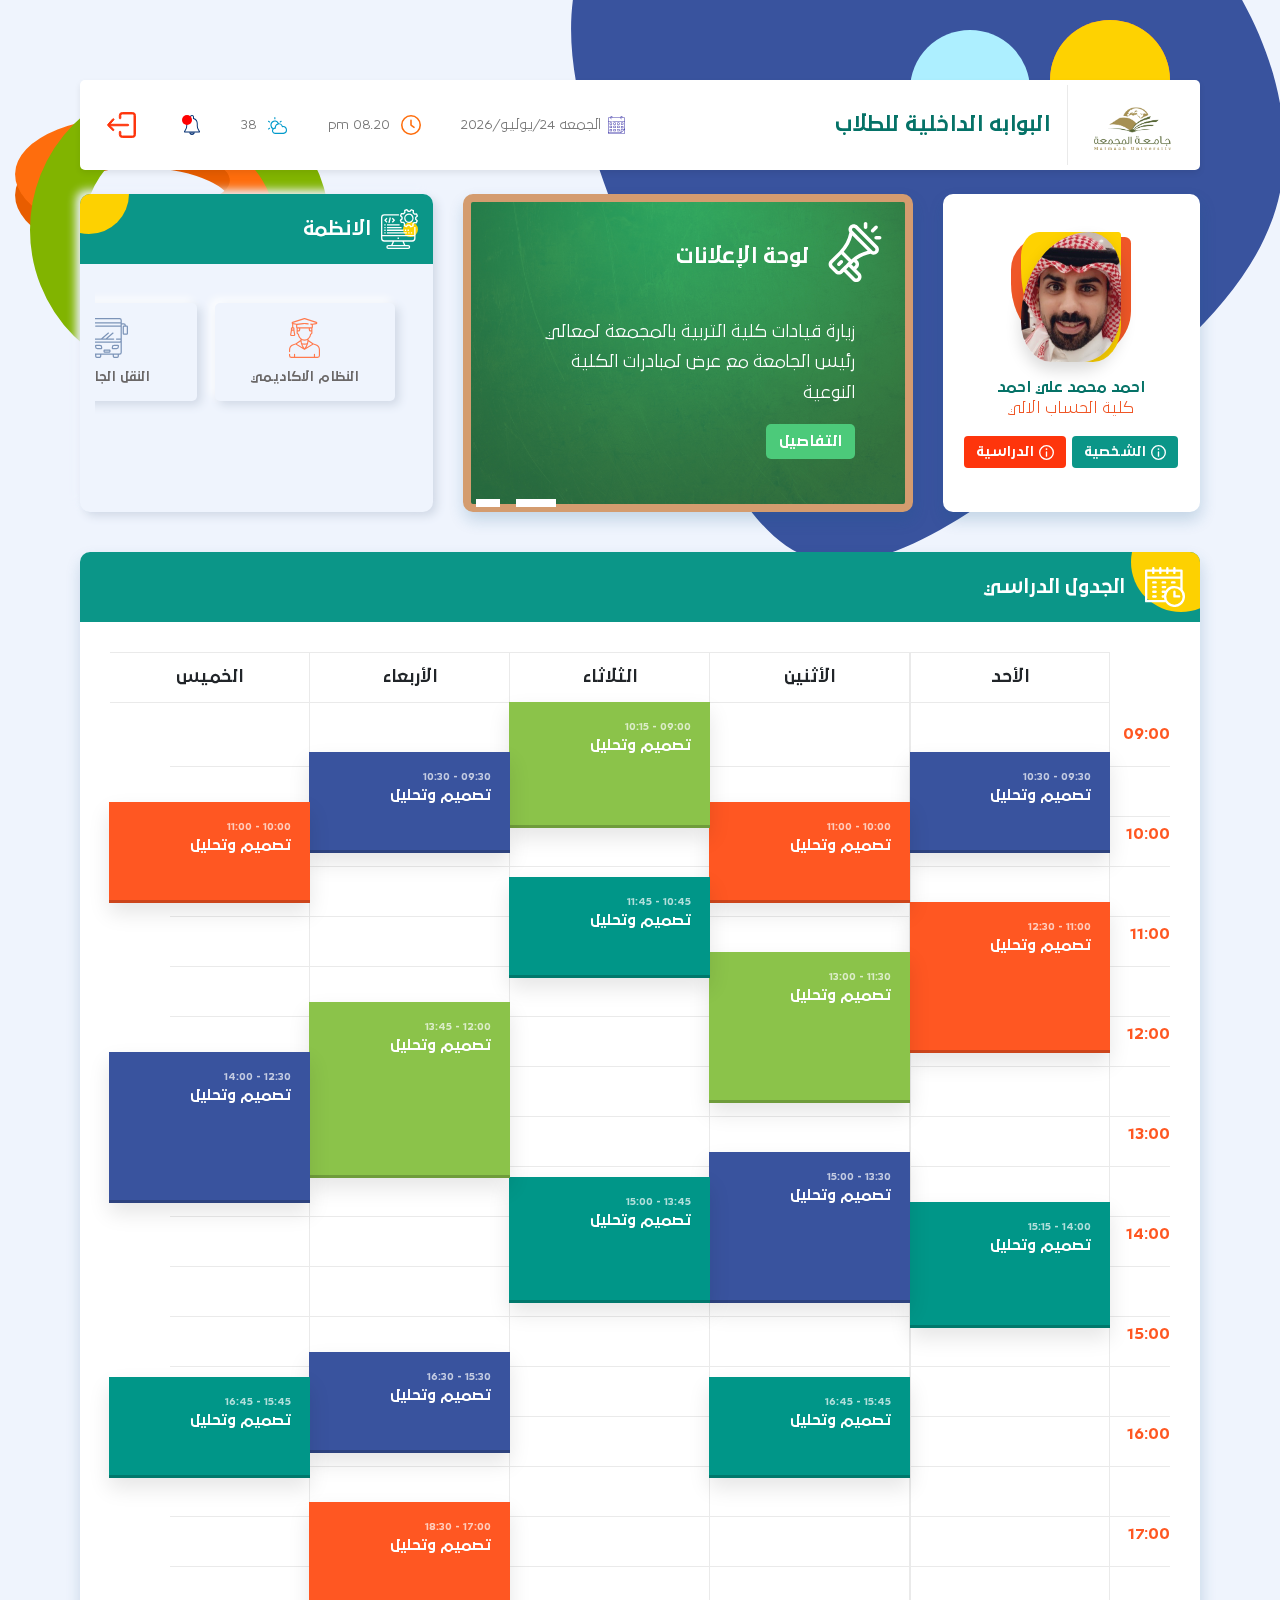
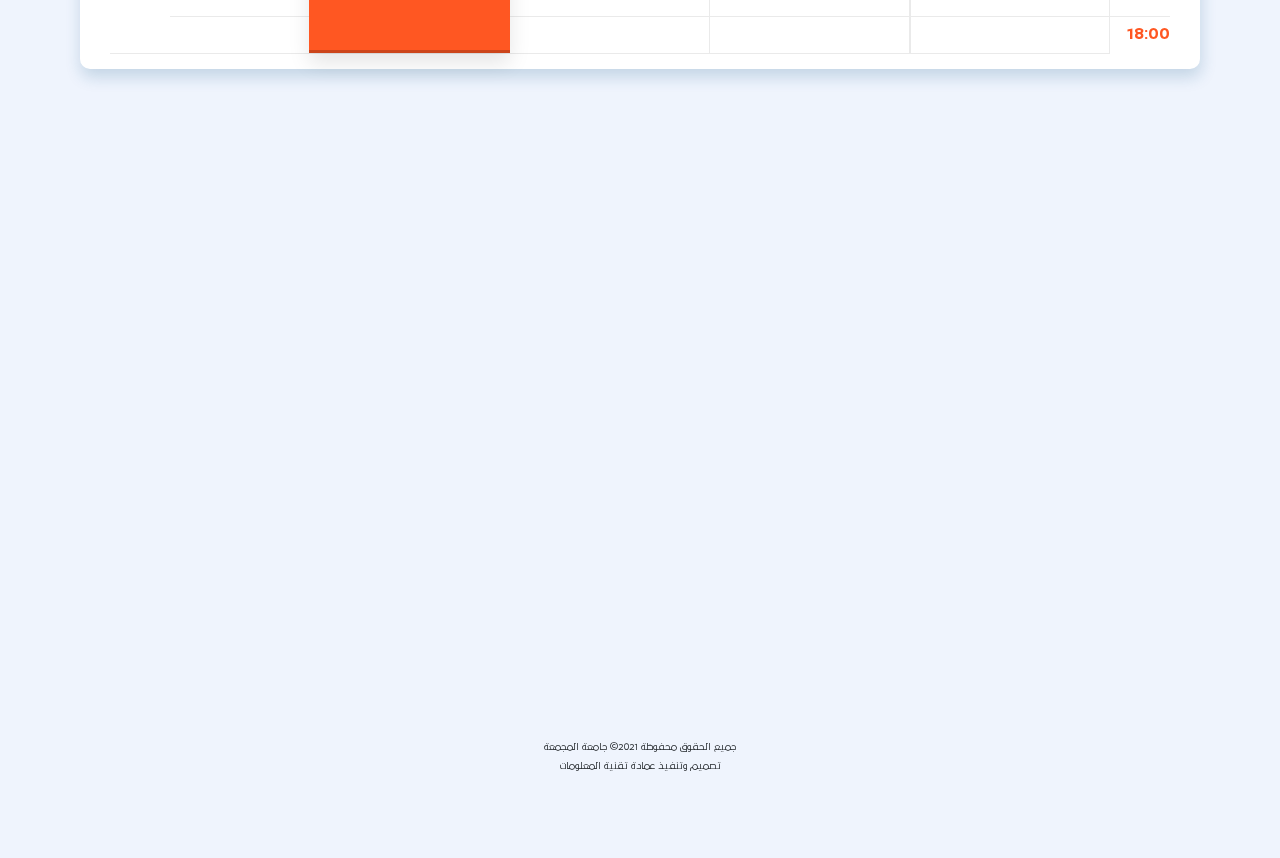
==== commit b5ee2a81: "css" ====
--- a/index.html
+++ b/index.html
@@ -198,6 +198,22 @@
 						<img alt="" src="./images/megaphone.svg"> <span class=" mr-3">لوحة الإعلانات</span>
 					</div>
 					<div class="greenboardslider">
+
+						<div class="item ">
+							<p>زيارة قيادات كلية التربية بالمجمعة لمعالي رئيس الجامعة مع عرض لمبادرات الكلية النوعية</p>
+							<button class="btn ca__btn  " data-aos="fade-up" data-aos-easing="linear"data-aos-duration="500">التفاصيل</button>
+						</div>
+
+						<div class="item ">
+							<p>زيارة قيادات كلية التربية بالمجمعة لمعالي رئيس الجامعة مع عرض لمبادرات الكلية النوعية</p>
+							<button class="btn ca__btn  " data-aos="fade-up" data-aos-easing="linear"data-aos-duration="500">التفاصيل</button>
+						</div>
+
+						<div class="item ">
+							<p>زيارة قيادات كلية التربية بالمجمعة لمعالي رئيس الجامعة مع عرض لمبادرات الكلية النوعية</p>
+							<button class="btn ca__btn  " data-aos="fade-up" data-aos-easing="linear"data-aos-duration="500">التفاصيل</button>
+						</div>
+<!-- 						
 					<div class="carousel slide" data-ride="carousel" id="greenboardslider">
 						<ol class="carousel-indicators">
 							<li class="active" data-slide-to="0" data-target="#greenboardslider"></li>
@@ -215,7 +231,7 @@
 								<p>عالي رئيس الجامعة يترأس مجلس الجامعة في جلسته السابعة للعام الجامعي 1441 / 1442 هـ</p><button class="btn ca__btn">التفاصيل</button>
 							</div>
 						</div>
-					</div>
+					</div> -->
 					<!-- <img alt="" class="ab" src="./images/greenboard.svg"> -->
 				</div>
 				</div>
--- a/css/style.css
+++ b/css/style.css
@@ -304,7 +304,9 @@
       -ms-flex-direction: column;
           flex-direction: column;
   background-image: url("../images/boardBG.jpg") !important;
+  background-repeat: no-repeat;
   border: 8px solid #d49c6f;
+  background-size: cover;
 }
 
 .advertisementboard .advimage {
@@ -334,26 +336,37 @@
           filter: brightness(0) invert(1);
 }
 
-.advertisementboard .greenboardslider .ab {
-  width: 100%;
-  position: absolute;
-  right: 0;
-  left: 0;
-  z-index: 9;
-  top: 0;
-}
-
-.advertisementboard .greenboardslider #greenboardslider {
-  padding: 25px;
-}
-
-.advertisementboard .greenboardslider #greenboardslider p {
-  text-align: justify;
+.advertisementboard .greenboardslider button.slick-next, .advertisementboard .greenboardslider button.slick-next:hover {
+  background-image: none;
+  left: -15px;
+  width: 24px;
+  height: 8px;
+  border-radius: 0;
+  top: 113%;
+  background: #ffffff;
+}
+
+.advertisementboard .greenboardslider button.slick-prev, .advertisementboard .greenboardslider button.slick-prev:hover {
+  background-image: none;
+  left: 25px;
+  width: 40px;
+  height: 8px;
+  border-radius: 0;
+  top: 113%;
+  background: #ffffff;
+}
+
+.advertisementboard .greenboardslider .item {
   color: #fff;
-  font-size: 12px;
-}
-
-.advertisementboard .greenboardslider #greenboardslider .ca__btn {
+  text-align: right;
+}
+
+.advertisementboard .greenboardslider .item p {
+  text-align: right;
+  line-height: 1.9;
+}
+
+.advertisementboard .greenboardslider .item .ca__btn {
   border-radius: 5px;
   color: #fff;
   font-size: 14px;
@@ -364,16 +377,21 @@
   -webkit-box-align: center;
   -ms-flex-align: center;
   align-items: center;
-  background: #114224;
-}
-
-.advertisementboard .greenboardslider #greenboardslider .ca__btn:hover {
-  color: #fff;
-  background: #3f9c64;
-}
-
-.advertisementboard .greenboardslider #greenboardslider .carousel-indicators li {
-  height: 10px;
+  background: #4cca7a;
+}
+
+.advertisementboard .greenboardslider .item .ca__btn:hover {
+  color: #3f9c64;
+  background: #ffffff;
+}
+
+.advertisementboard .greenboardslider .ab {
+  width: 100%;
+  position: absolute;
+  right: 0;
+  left: 0;
+  z-index: 9;
+  top: 0;
 }
 
 .Systemsrograms {
@@ -1761,15 +1779,8 @@
         -ms-flex-align: center;
             align-items: center;
   }
-  .apps .title img {
-    margin: 0;
-  }
   .apps .appssliderContainer {
     width: 100%;
-  }
-  .programs .progsliderContainer .slick-slide img {
-    height: 80px;
-    margin: 0 auto;
   }
   .apps .appsslider .slider__content img {
     height: 35px;
@@ -1797,6 +1808,36 @@
     -webkit-box-flex: 0;
         -ms-flex: 0 0 250px;
             flex: 0 0 250px;
+  }
+  .programs {
+    -webkit-box-orient: vertical  !important;
+    -webkit-box-direction: normal  !important;
+        -ms-flex-direction: column  !important;
+            flex-direction: column  !important;
+  }
+  .programs .title {
+    width: 100%;
+    padding: 5px 30px;
+    border-radius: 0;
+    -webkit-box-orient: horizontal;
+    -webkit-box-direction: normal;
+    -ms-flex-direction: row;
+    flex-direction: row;
+    -webkit-box-align: center;
+    -ms-flex-align: center;
+    align-items: center;
+  }
+  .programs .title img {
+    margin-left: 10px;
+    margin-bottom: 0;
+    height: 45px;
+  }
+  .programs .progsliderContainer {
+    width: 100%;
+  }
+  .programs .progsliderContainer .slick-slide img {
+    height: 80px;
+    margin: 0 auto;
   }
 }
 
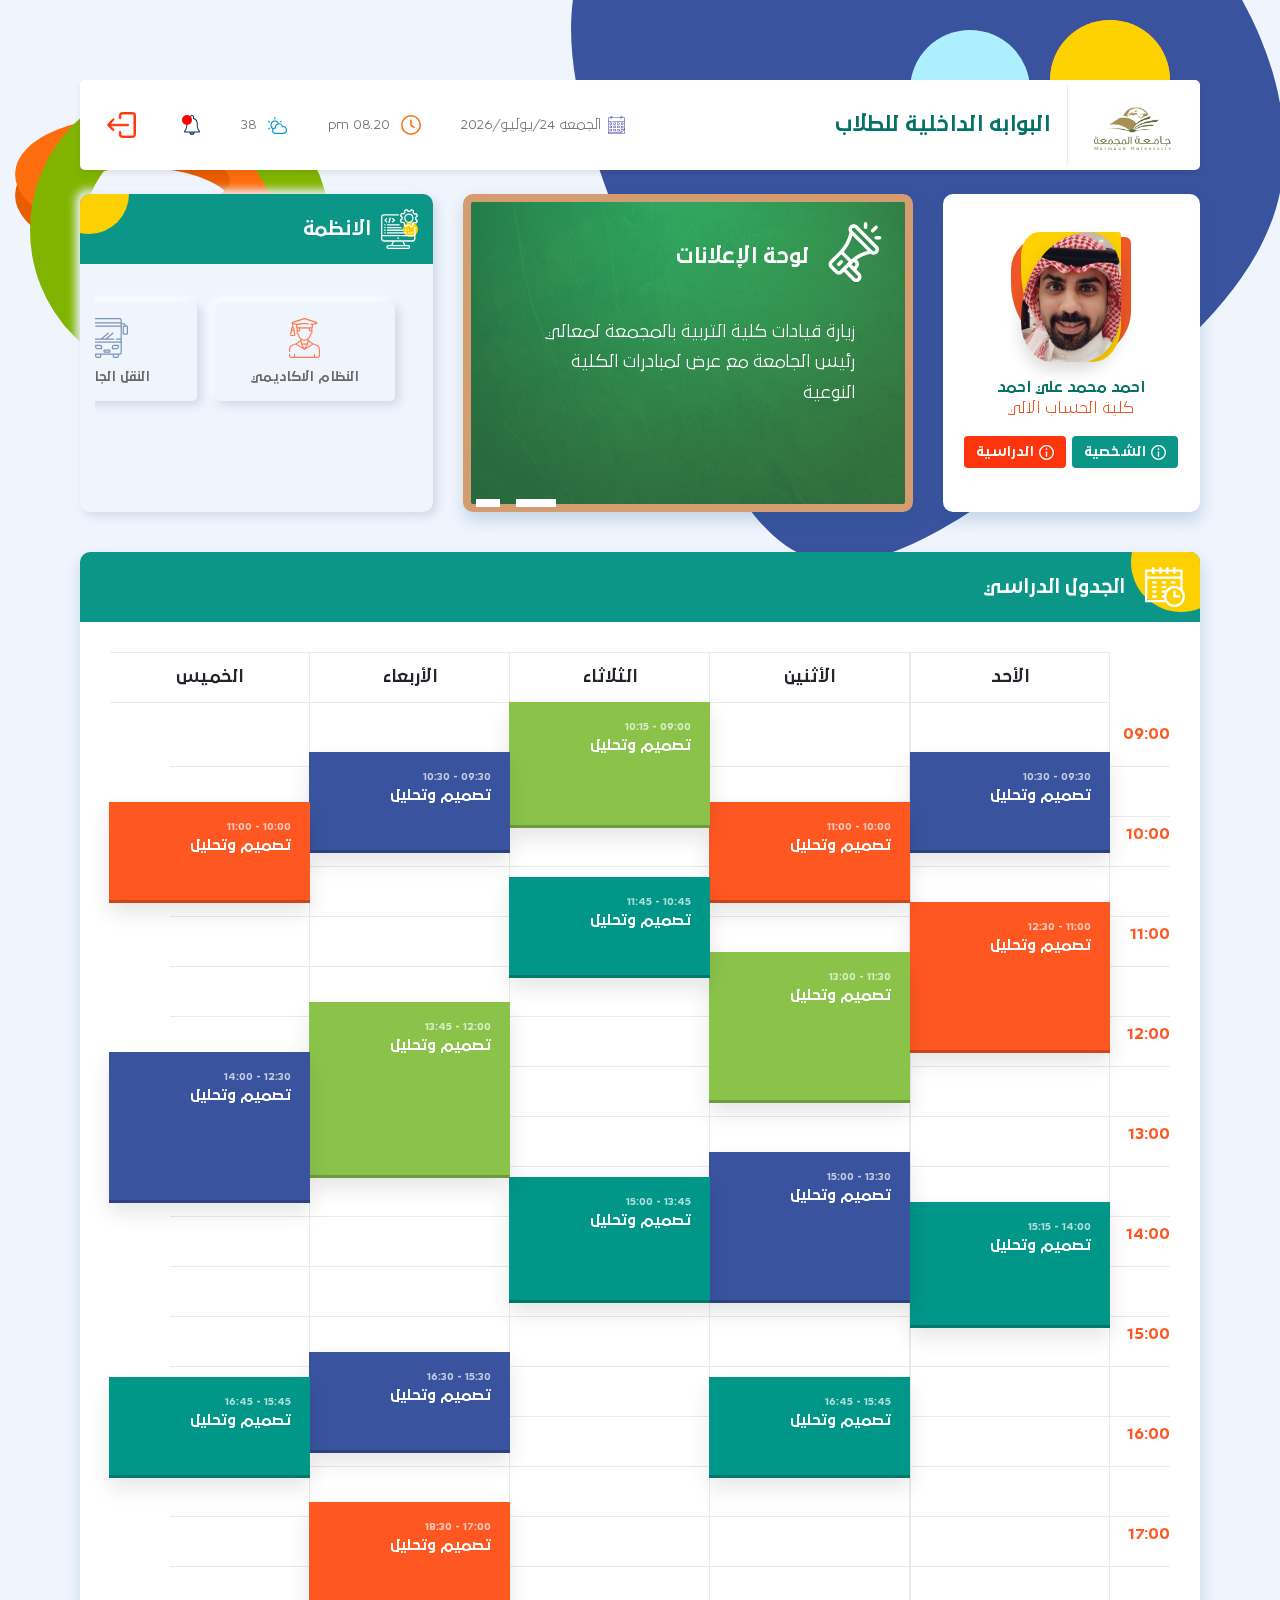
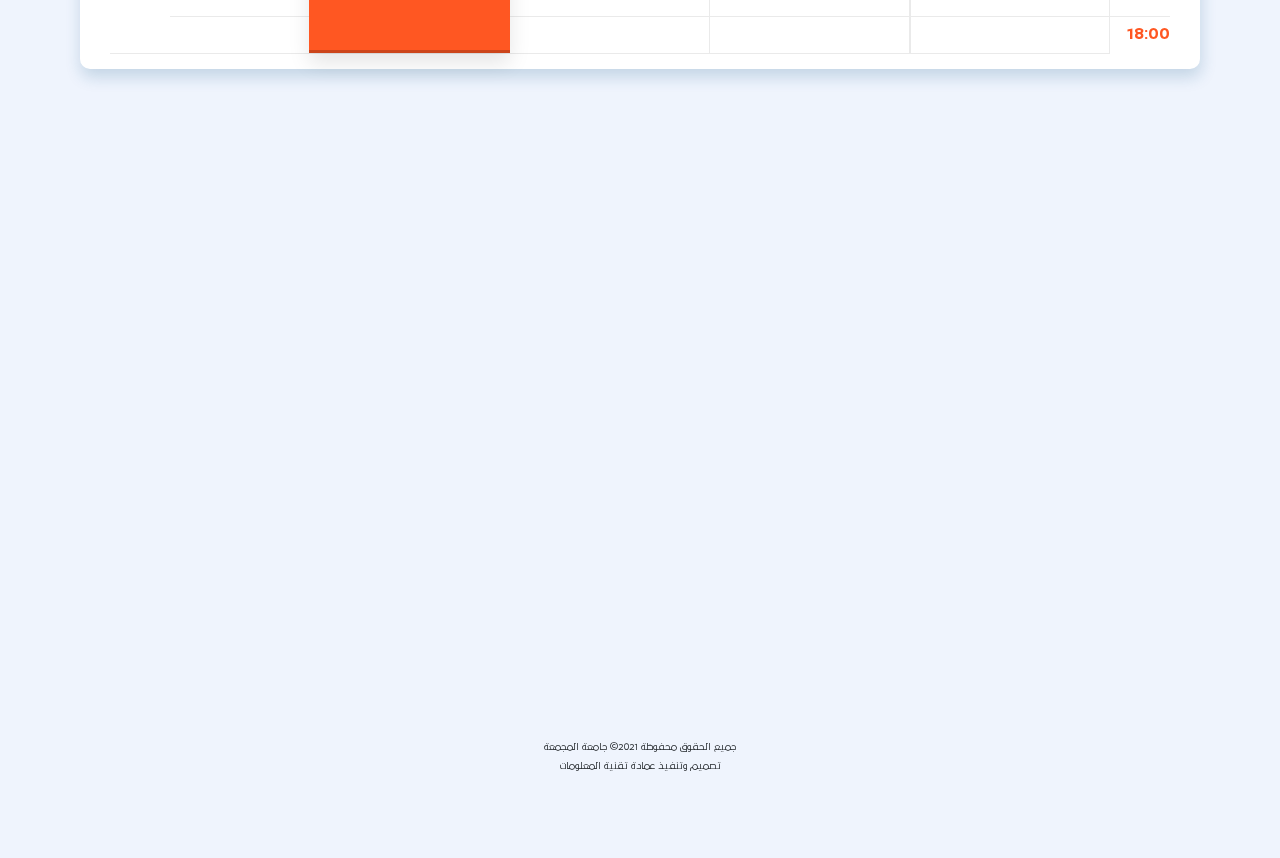
==== commit 6eb6ed2e: "stage" ====
--- a/index.html
+++ b/index.html
@@ -9,7 +9,7 @@
 	<link href="./css/animate.min.css" rel="stylesheet">
 	<link href="./css/slick.css" rel="stylesheet">
 	<link href="./css/all.css" rel="stylesheet">
-	<link href="https://unpkg.com/aos@2.3.1/dist/aos.css" rel="stylesheet">
+	<link href="./css/aos.css" rel="stylesheet">
 	<link href="./css/style.css" rel="stylesheet">
 	<title>البوابه الداخلية للطلاب</title>
 </head>
@@ -901,7 +901,7 @@
 	</script> 
 	<script src="./js/bootstrap.min.js">
 	</script> 
-	<script src="https://unpkg.com/aos@2.3.1/dist/aos.js"></script>
+	<script src="./js/aos.js"></script>
 
 	<script src="./js/slick.min.js">
 	</script> 
@@ -912,13 +912,7 @@
 	<script src="./js/main.js">
 	</script>
 	<script>
-	AOS.init({
-  disable: function() {
-    var maxWidth = 800;
-    return window.innerWidth < maxWidth;
-  }
-});
-		
+	
 	  </script>
 </body>
 </html>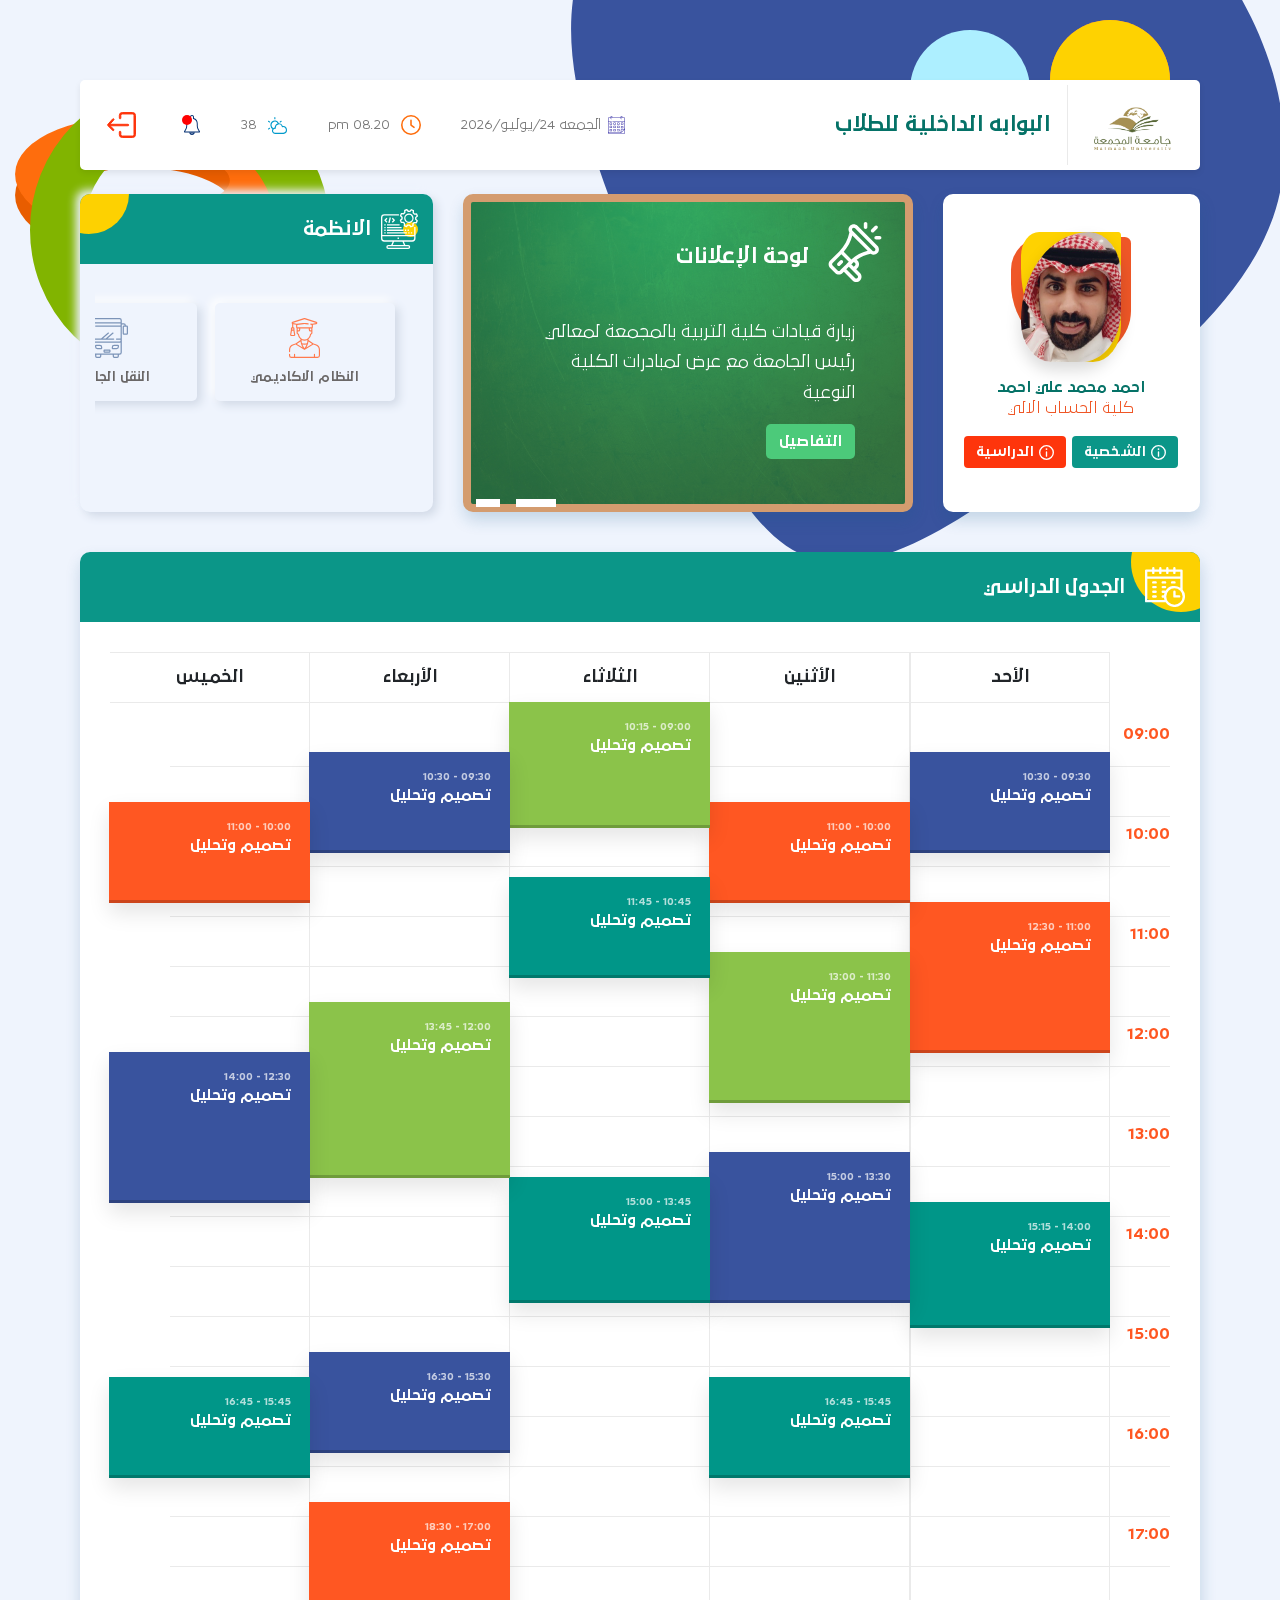
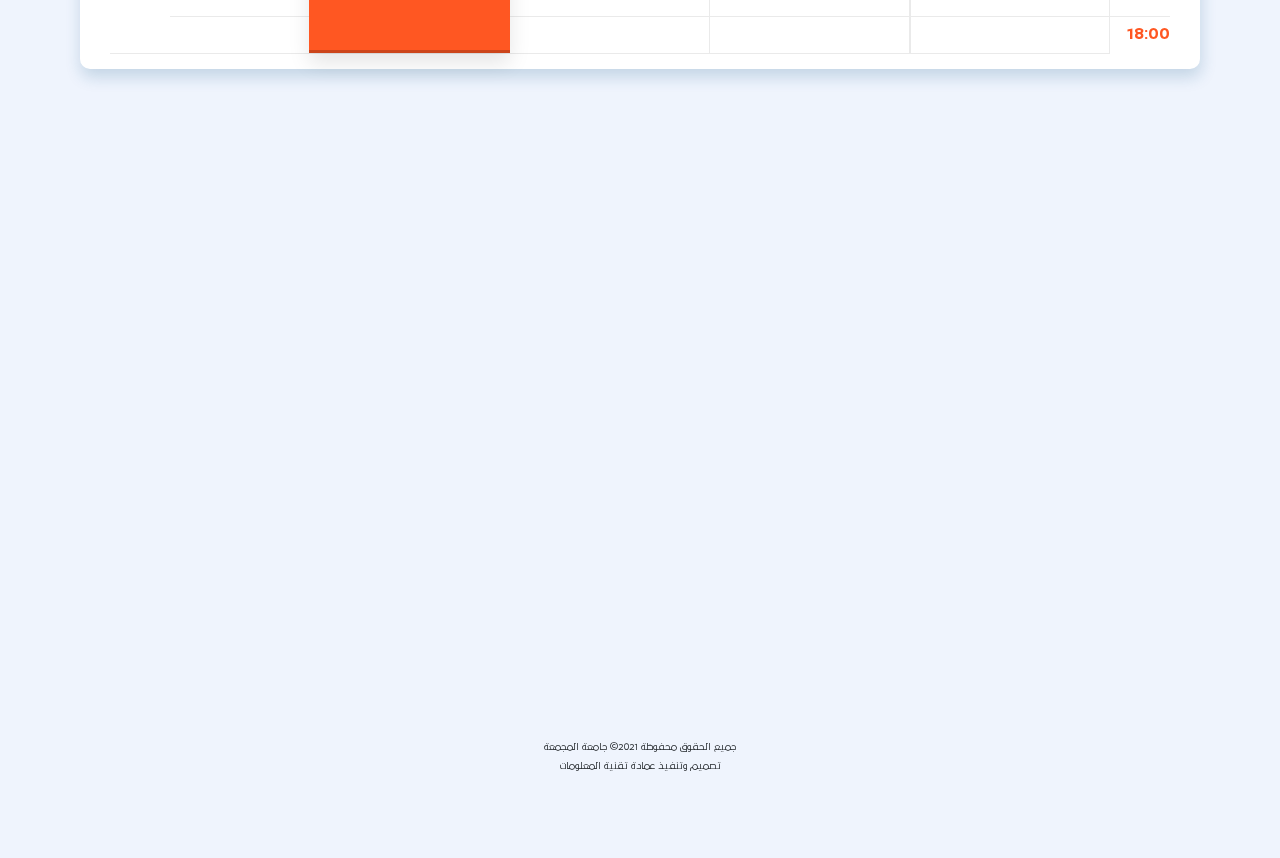
==== commit 357deeb9: "css" ====
--- a/index.html
+++ b/index.html
@@ -201,17 +201,17 @@
 
 						<div class="item ">
 							<p>زيارة قيادات كلية التربية بالمجمعة لمعالي رئيس الجامعة مع عرض لمبادرات الكلية النوعية</p>
-							<button class="btn ca__btn  " data-aos="fade-up" data-aos-easing="linear"data-aos-duration="500">التفاصيل</button>
+							<button class="btn ca__btn  ">التفاصيل</button>
 						</div>
 
 						<div class="item ">
 							<p>زيارة قيادات كلية التربية بالمجمعة لمعالي رئيس الجامعة مع عرض لمبادرات الكلية النوعية</p>
-							<button class="btn ca__btn  " data-aos="fade-up" data-aos-easing="linear"data-aos-duration="500">التفاصيل</button>
+							<button class="btn ca__btn  " >التفاصيل</button>
 						</div>
 
 						<div class="item ">
 							<p>زيارة قيادات كلية التربية بالمجمعة لمعالي رئيس الجامعة مع عرض لمبادرات الكلية النوعية</p>
-							<button class="btn ca__btn  " data-aos="fade-up" data-aos-easing="linear"data-aos-duration="500">التفاصيل</button>
+							<button class="btn ca__btn  ">التفاصيل</button>
 						</div>
 <!-- 						
 					<div class="carousel slide" data-ride="carousel" id="greenboardslider">
@@ -795,78 +795,144 @@
 					<h3>أرقام تهمك</h3>
 					<hr>
 					<div class="numbersContainer">
-						<div class="d-flex">
-							<div class="title">
-								رقم الهاتف
-							</div>
-							<div class="description">
-								023434432544
-							</div>
-						</div>
-						<div class="d-flex">
-							<div class="title">
-								رقم الهاتف
-							</div>
-							<div class="description">
-								0234544
-							</div>
-						</div>
-						<div class="d-flex">
-							<div class="title">
-								رقم الهاتف
-							</div>
-							<div class="description">
-								0234544
-							</div>
-						</div>
-						<div class="d-flex">
-							<div class="title">
-								رقم الهاتف
-							</div>
-							<div class="description">
-								0234544
-							</div>
-						</div>
-						<div class="d-flex">
-							<div class="title">
-								رقم الهاتف
-							</div>
-							<div class="description">
-								0234544
-							</div>
-						</div>
-						<div class="d-flex">
-							<div class="title">
-								رقم الهاتف
-							</div>
-							<div class="description">
-								0234544
-							</div>
-						</div>
-						<div class="d-flex">
-							<div class="title">
-								رقم الهاتف
-							</div>
-							<div class="description">
-								0234544
-							</div>
-						</div>
-						<div class="d-flex">
-							<div class="title">
-								رقم الهاتف
-							</div>
-							<div class="description">
-								0234544
-							</div>
-						</div>
-						<div class="d-flex">
-							<div class="title">
-								رقم الهاتف
-							</div>
-							<div class="description">
-								0234544
-							</div>
-						</div>
+				
+
+					<div class="importantnumberitem">
+						<h5>عمادة تقنية المعلومات</h5>
+						<div class="d-flex">
+							<div class="title">
+								رقم الهاتف
+							</div>
+							<div class="description">
+								023434432544
+							</div>
+						</div>
+						<div class="d-flex">
+							<div class="title">
+								رقم الهاتف
+							</div>
+							<div class="description">
+								023434432544
+							</div>
+						</div>
+						<div class="d-flex">
+							<div class="title">
+								رقم الهاتف
+							</div>
+							<div class="description">
+								023434432544
+							</div>
+						</div>
+						<div class="d-flex">
+							<div class="title">
+								رقم الهاتف
+							</div>
+							<div class="description">
+								023434432544
+							</div>
+						</div>
+						<div class="d-flex">
+							<div class="title">
+								رقم الهاتف
+							</div>
+							<div class="description">
+								023434432544
+							</div>
+						</div>
+					</div>
+
+
+					<div class="importantnumberitem">
+						<h5>عمادة تقنية المعلومات</h5>
+						<div class="d-flex">
+							<div class="title">
+								رقم الهاتف
+							</div>
+							<div class="description">
+								023434432544
+							</div>
+						</div>
+						<div class="d-flex">
+							<div class="title">
+								رقم الهاتف
+							</div>
+							<div class="description">
+								023434432544
+							</div>
+						</div>
+						<div class="d-flex">
+							<div class="title">
+								رقم الهاتف
+							</div>
+							<div class="description">
+								023434432544
+							</div>
+						</div>
+						<div class="d-flex">
+							<div class="title">
+								رقم الهاتف
+							</div>
+							<div class="description">
+								023434432544
+							</div>
+						</div>
+						<div class="d-flex">
+							<div class="title">
+								رقم الهاتف
+							</div>
+							<div class="description">
+								023434432544
+							</div>
+						</div>
+					</div>
+
+
+					
+					<div class="importantnumberitem">
+						<h5>عمادة تقنية المعلومات</h5>
+						<div class="d-flex">
+							<div class="title">
+								رقم الهاتف
+							</div>
+							<div class="description">
+								023434432544
+							</div>
+						</div>
+						<div class="d-flex">
+							<div class="title">
+								رقم الهاتف
+							</div>
+							<div class="description">
+								023434432544
+							</div>
+						</div>
+						<div class="d-flex">
+							<div class="title">
+								رقم الهاتف
+							</div>
+							<div class="description">
+								023434432544
+							</div>
+						</div>
+						<div class="d-flex">
+							<div class="title">
+								رقم الهاتف
+							</div>
+							<div class="description">
+								023434432544
+							</div>
+						</div>
+						<div class="d-flex">
+							<div class="title">
+								رقم الهاتف
+							</div>
+							<div class="description">
+								023434432544
+							</div>
+						</div>
+					</div>
+
+				
 					</div>
 				</div>
 			</div>
--- a/css/style.css
+++ b/css/style.css
@@ -1687,11 +1687,32 @@
   font-weight: bold;
 }
 
-.importantNumbers .numbersContainer {
-  height: 125px;
-  min-height: 125px;
-  max-height: 125px;
+.importantNumbers .numbersContainer .importantnumberitem {
+  background: whitesmoke;
+  padding: 15px;
+  height: 115px;
   overflow-y: scroll;
+  border: 1px solid #e6e6e6;
+}
+
+.importantNumbers .numbersContainer .importantnumberitem h5 {
+  font-size: 14px;
+  color: #0b9688;
+  border-bottom: 1px solid #d6d2d2;
+  padding-bottom: 13px;
+  font-weight: bold;
+}
+
+.importantNumbers .numbersContainer .slick-slide {
+  padding: 0;
+}
+
+.importantNumbers .numbersContainer button.slick-prev, .importantNumbers .numbersContainer button.slick-prev:hover {
+  background: #fe350c;
+}
+
+.importantNumbers .numbersContainer button.slick-next, .importantNumbers .numbersContainer button.slick-next:hover {
+  background: #fe350c;
 }
 
 .importantNumbers .numbersContainer .d-flex {
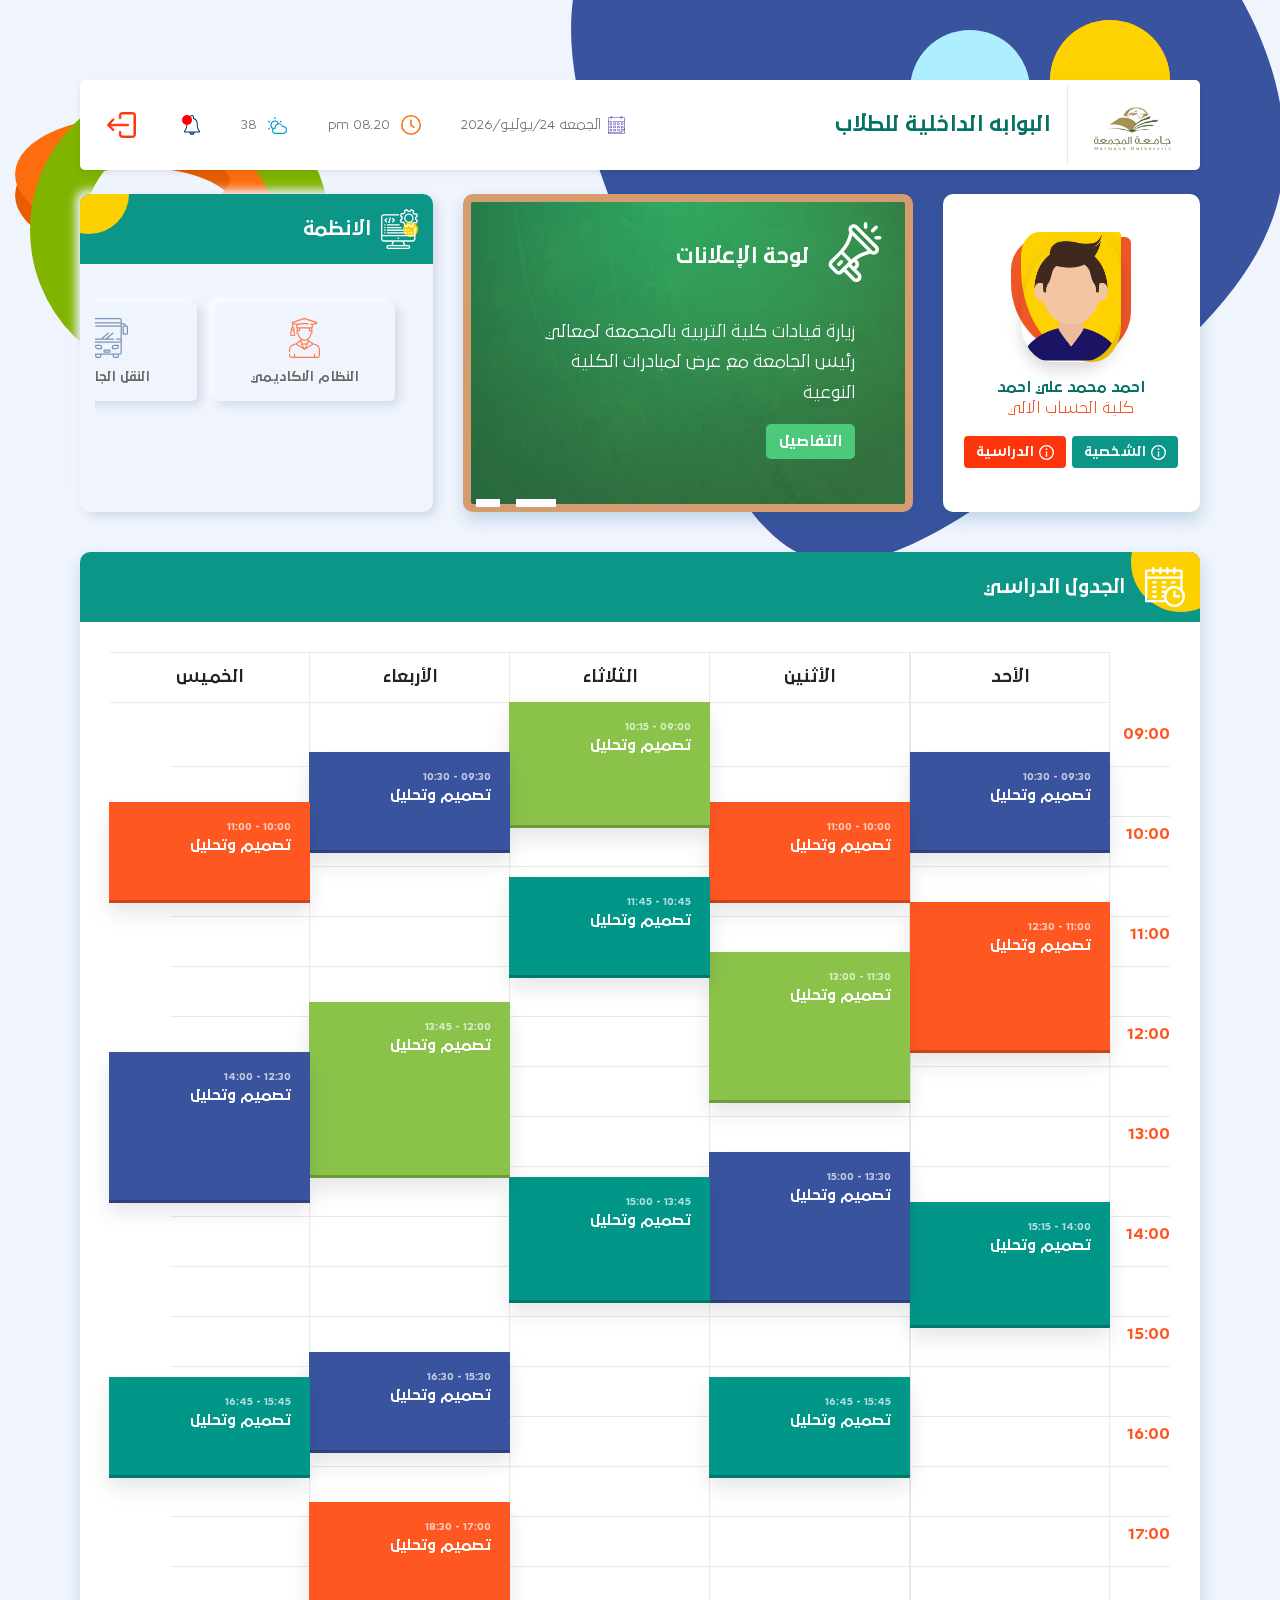
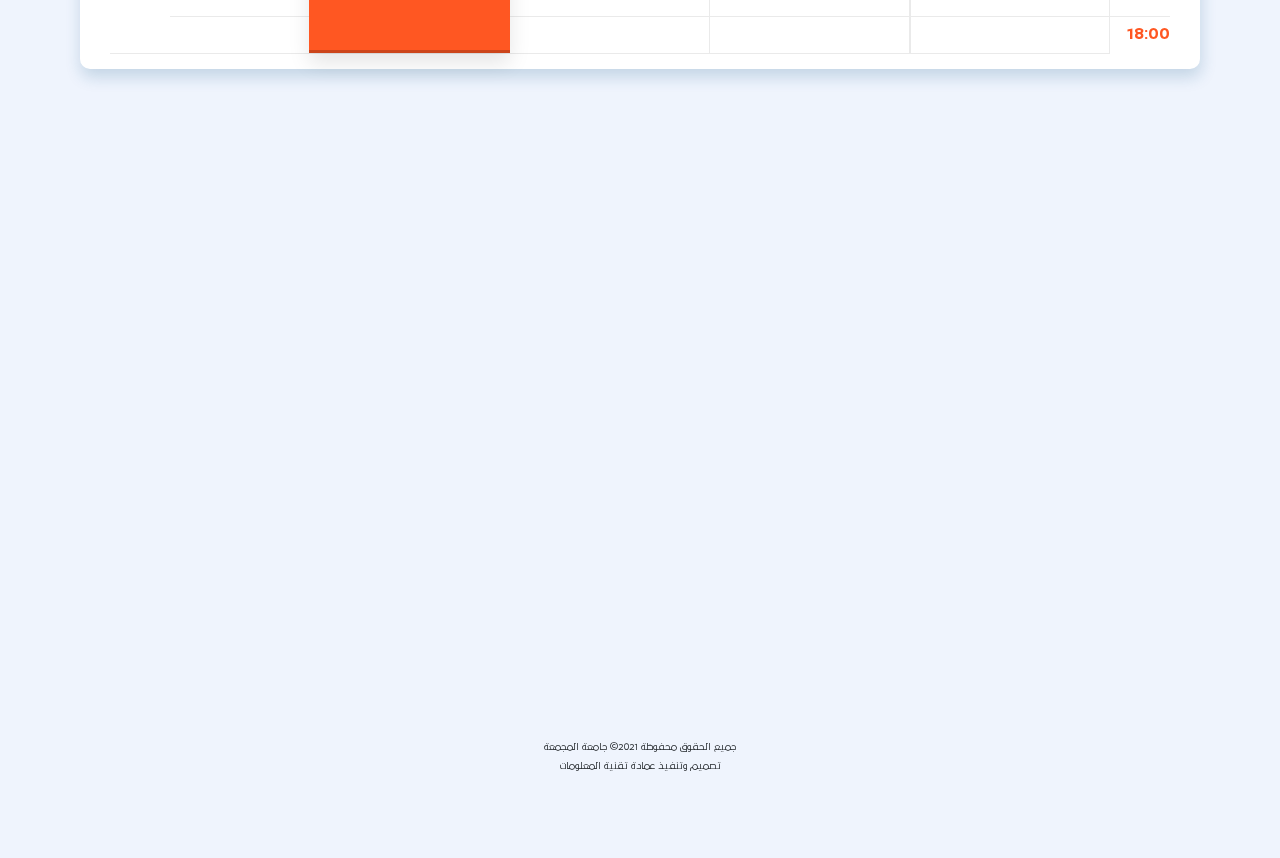
==== commit 05bc060c: "login with index" ====
--- a/index.html
+++ b/index.html
@@ -48,7 +48,7 @@
 						</div>
 						<div class="notification">
 							<img alt="" src="./images/notification.svg" srcset=""> <span></span>
-						</div><a class="logout" href="" title="تسجيل الخروج"><img alt="" src="./images/log-out.svg" srcset=""></a>
+						</div><a class="logout" href="./login.html" title="تسجيل الخروج"><img alt="" src="./images/log-out.svg" srcset=""></a>
 					</div>
 				</div>
 			</div>
